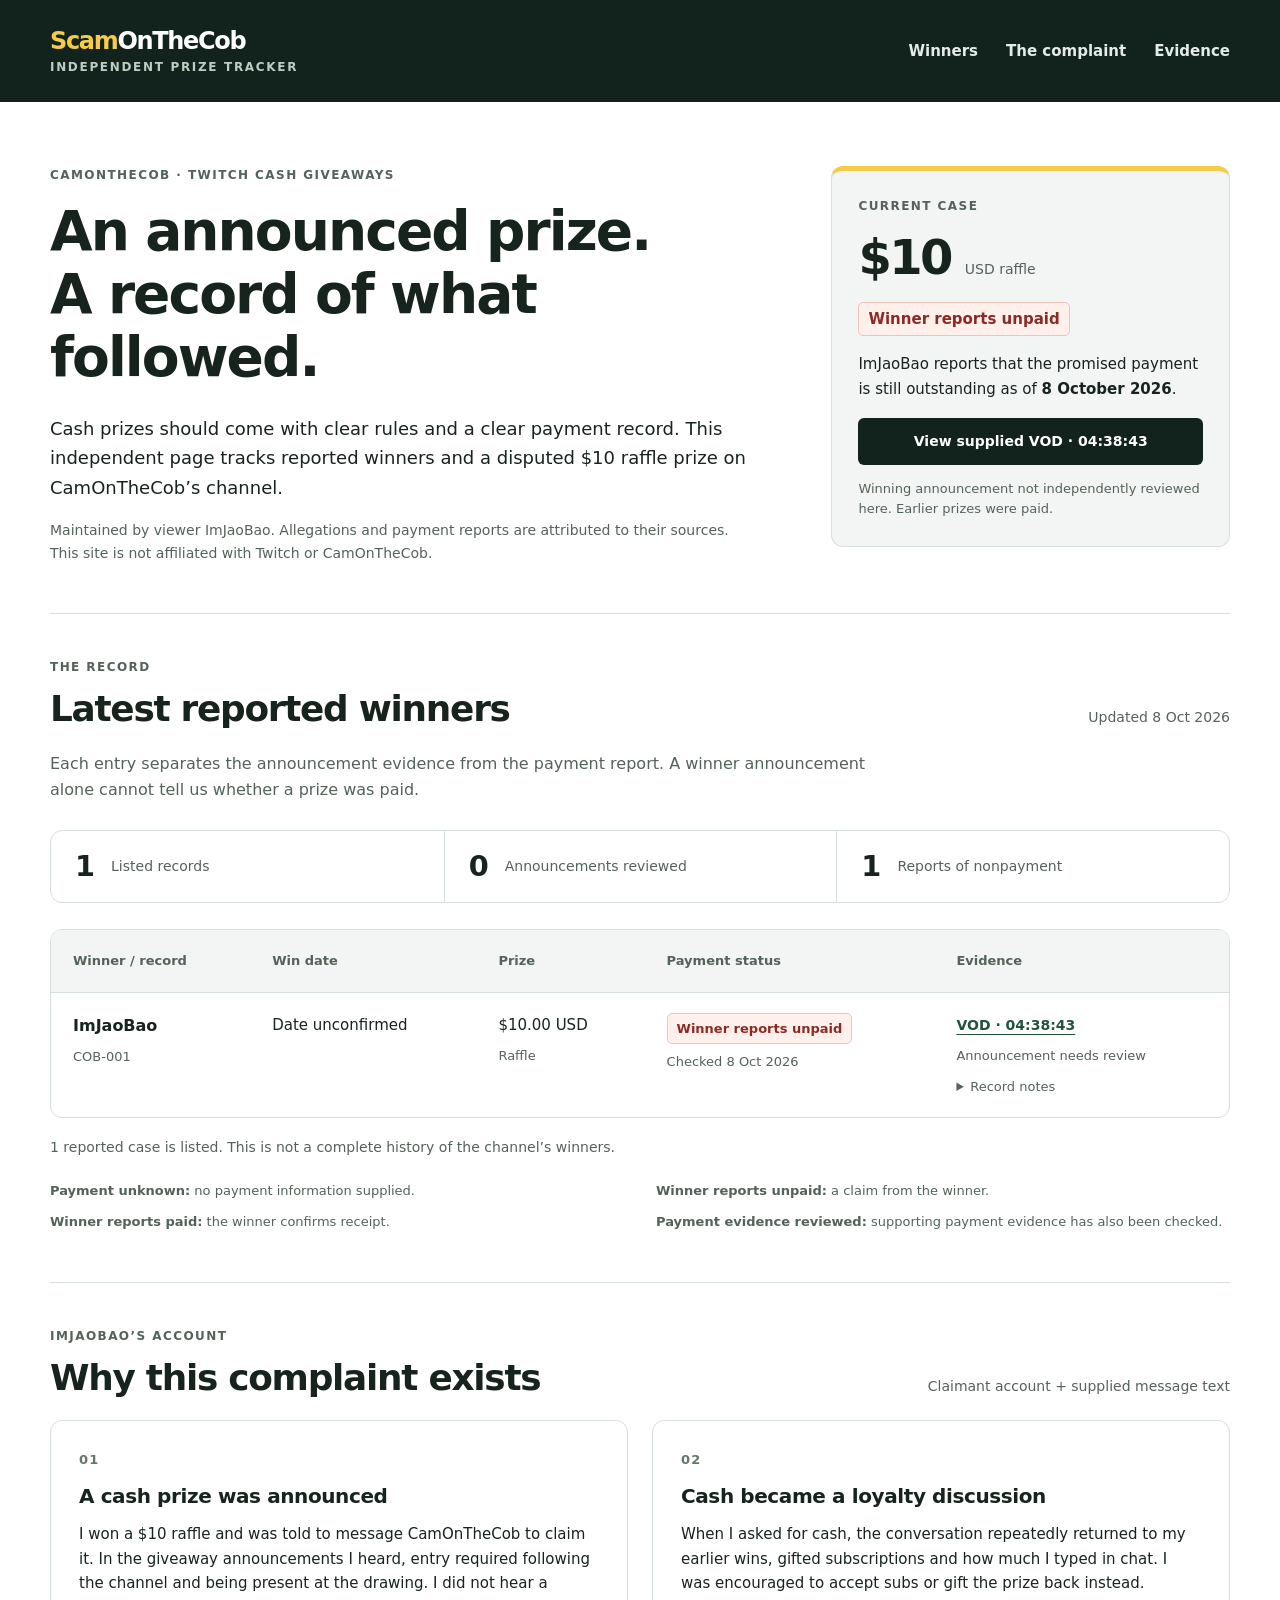
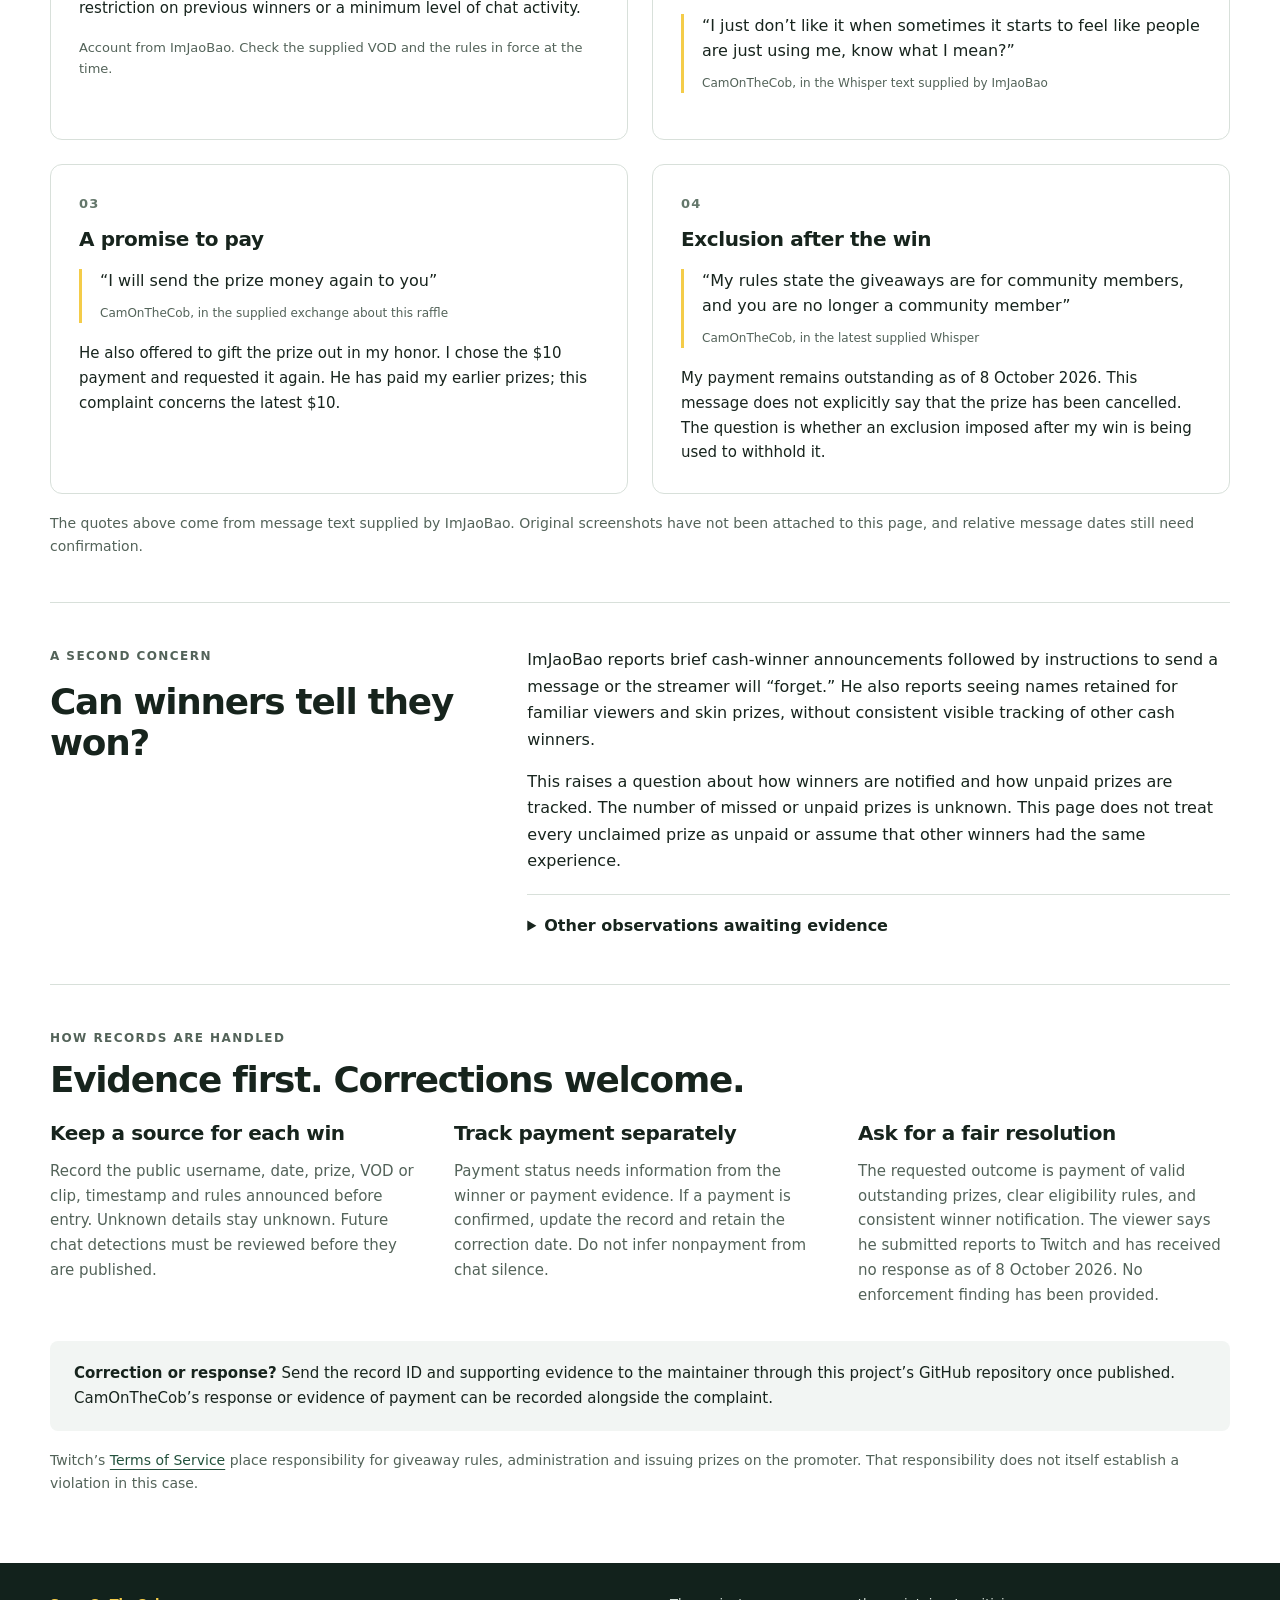
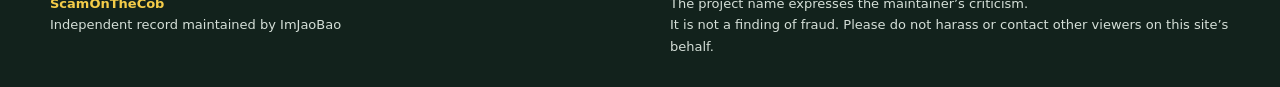
==== index.html @ 0d06212f "Initial Files" ====
<!doctype html>
<html lang="en">
<head>
  <meta charset="utf-8">
  <meta name="viewport" content="width=device-width, initial-scale=1">
  <meta name="description" content="An independent record of reported cash-prize disputes and winner announcements on CamOnTheCob's Twitch channel, with evidence links and payment updates.">
  <meta name="theme-color" content="#12221c">
  <title>ScamOnTheCob — Cash prize tracker</title>
  <link rel="icon" type="image/svg+xml" href="data:image/svg+xml,%3Csvg xmlns='http://www.w3.org/2000/svg' viewBox='0 0 32 32'%3E%3Crect width='32' height='32' rx='7' fill='%2312221c'/%3E%3Cpath d='M9 8h14v17H9z' fill='none' stroke='%23f4cc49' stroke-width='2'/%3E%3Cpath d='m12 16 3 3 6-7' fill='none' stroke='%23f4cc49' stroke-width='2'/%3E%3C/svg%3E">
  <link rel="stylesheet" href="assets/style.css">
  <script src="data/winners.js" defer></script>
  <script src="assets/app.js" defer></script>
</head>
<body>
  <a class="skip" href="#main">Skip to content</a>
  <header class="site-header">
    <div class="shell header-inner">
      <a class="wordmark" href="#">Scam<span>OnTheCob</span><small>INDEPENDENT PRIZE TRACKER</small></a>
      <nav aria-label="Main navigation">
        <a href="#winners">Winners</a><a href="#case">The complaint</a><a href="#standards">Evidence</a>
      </nav>
    </div>
  </header>
  <main id="main" class="shell">
    <section class="intro" aria-labelledby="page-title">
      <div>
        <p class="eyebrow">CAMONTHECOB · TWITCH CASH GIVEAWAYS</p>
        <h1 id="page-title">An announced prize.<br>A record of what followed.</h1>
        <p class="lede">Cash prizes should come with clear rules and a clear payment record. This independent page tracks reported winners and a disputed $10 raffle prize on CamOnTheCob’s channel.</p>
        <p class="source-note">Maintained by viewer ImJaoBao. Allegations and payment reports are attributed to their sources. This site is not affiliated with Twitch or CamOnTheCob.</p>
      </div>
      <aside class="case-summary" aria-label="Current complaint status">
        <p class="eyebrow">CURRENT CASE</p>
        <p class="case-amount">$10 <span>USD raffle</span></p>
        <p class="badge badge-unpaid">Winner reports unpaid</p>
        <p>ImJaoBao reports that the promised payment is still outstanding as of <strong>8 October 2026</strong>.</p>
        <a class="button" href="https://www.twitch.tv/videos/2889810819?t=04h38m43s" target="_blank" rel="noopener noreferrer">View supplied VOD · 04:38:43</a>
        <small>Winning announcement not independently reviewed here. Earlier prizes were paid.</small>
      </aside>
    </section>

    <section id="winners" class="section" aria-labelledby="winners-title">
      <div class="section-heading"><div><p class="eyebrow">THE RECORD</p><h2 id="winners-title">Latest reported winners</h2></div><p class="updated">Updated <time id="updated" datetime="2026-10-08">8 Oct 2026</time></p></div>
      <p class="section-copy">Each entry separates the announcement evidence from the payment report. A winner announcement alone cannot tell us whether a prize was paid.</p>
      <div class="stats" aria-label="Record totals">
        <div><strong id="count-records">1</strong><span>Listed records</span></div>
        <div><strong id="count-reviewed">0</strong><span>Announcements reviewed</span></div>
        <div><strong id="count-unpaid">1</strong><span>Reports of nonpayment</span></div>
      </div>
      <div class="table-wrap" tabindex="0" role="region" aria-label="Winner records table, scroll horizontally if needed">
        <table>
          <caption class="sr-only">Reported winners with win date, prize, payment status and VOD evidence</caption>
          <thead><tr><th scope="col">Winner / record</th><th scope="col">Win date</th><th scope="col">Prize</th><th scope="col">Payment status</th><th scope="col">Evidence</th></tr></thead>
          <tbody id="winner-rows">
            <tr><th scope="row">ImJaoBao<small>COB-001</small></th><td>Date unconfirmed</td><td>$10 USD<small>Raffle</small></td><td><span class="badge badge-unpaid">Winner reports unpaid</span><small>Checked 8 Oct 2026</small></td><td><a href="https://www.twitch.tv/videos/2889810819?t=04h38m43s" target="_blank" rel="noopener noreferrer">VOD · 04:38:43</a><small>Announcement needs review</small></td></tr>
          </tbody>
        </table>
      </div>
      <p id="data-message" class="footnote" role="status">One reported case is listed. This is not a complete history of the channel’s winners.</p>
      <noscript><p>JavaScript is disabled. The initial record is shown above; enable JavaScript for the current data file and record notes.</p></noscript>
      <div class="legend"><p><strong>Payment unknown:</strong> no payment information supplied.</p><p><strong>Winner reports unpaid:</strong> a claim from the winner.</p><p><strong>Winner reports paid:</strong> the winner confirms receipt.</p><p><strong>Payment evidence reviewed:</strong> supporting payment evidence has also been checked.</p></div>
    </section>

    <section id="case" class="section" aria-labelledby="case-title">
      <div class="section-heading"><div><p class="eyebrow">IMJAOBAO’S ACCOUNT</p><h2 id="case-title">Why this complaint exists</h2></div><span class="text-label">Claimant account + supplied message text</span></div>
      <div class="narrative-grid">
        <article><span class="step">01</span><h3>A cash prize was announced</h3><p>I won a $10 raffle and was told to message CamOnTheCob to claim it. In the giveaway announcements I heard, entry required following the channel and being present at the drawing. I did not hear a restriction on previous winners or a minimum level of chat activity.</p><p class="attribution">Account from ImJaoBao. Check the supplied VOD and the rules in force at the time.</p></article>
        <article><span class="step">02</span><h3>Cash became a loyalty discussion</h3><p>When I asked for cash, the conversation repeatedly returned to my earlier wins, gifted subscriptions and how much I typed in chat. I was encouraged to accept subs or gift the prize back instead.</p><blockquote>“I just don’t like it when sometimes it starts to feel like people are just using me, know what I mean?”<cite>CamOnTheCob, in the Whisper text supplied by ImJaoBao</cite></blockquote></article>
        <article><span class="step">03</span><h3>A promise to pay</h3><blockquote>“I will send the prize money again to you”<cite>CamOnTheCob, in the supplied exchange about this raffle</cite></blockquote><p>He also offered to gift the prize out in my honor. I chose the $10 payment and requested it again. He has paid my earlier prizes; this complaint concerns the latest $10.</p></article>
        <article><span class="step">04</span><h3>Exclusion after the win</h3><blockquote>“My rules state the giveaways are for community members, and you are no longer a community member”<cite>CamOnTheCob, in the latest supplied Whisper</cite></blockquote><p>My payment remains outstanding as of 8 October 2026. This message does not explicitly say that the prize has been cancelled. The question is whether an exclusion imposed after my win is being used to withhold it.</p></article>
      </div>
      <p class="footnote">The quotes above come from message text supplied by ImJaoBao. Original screenshots have not been attached to this page, and relative message dates still need confirmation.</p>
    </section>

    <section class="section two-column" aria-labelledby="notification-title">
      <div><p class="eyebrow">A SECOND CONCERN</p><h2 id="notification-title">Can winners tell they won?</h2></div>
      <div><p>ImJaoBao reports brief cash-winner announcements followed by instructions to send a message or the streamer will “forget.” He also reports seeing names retained for familiar viewers and skin prizes, without consistent visible tracking of other cash winners.</p><p>This raises a question about how winners are notified and how unpaid prizes are tracked. The number of missed or unpaid prizes is unknown. This page does not treat every unclaimed prize as unpaid or assume that other winners had the same experience.</p>
      <details class="observations"><summary>Other observations awaiting evidence</summary><div><p>The viewer also described very difficult prize maps, lengthy talking segments under the Marbles on Stream category, viewers mocked after asking for a race to start, and sexual discussions or frequent profanity without the corresponding content labels.</p><p>No specific clips, verified map odds or label records have been supplied for these observations. They are not listed as established policy violations or proof of fraud.</p></div></details></div>
    </section>

    <section id="standards" class="section" aria-labelledby="standards-title">
      <div class="section-heading"><div><p class="eyebrow">HOW RECORDS ARE HANDLED</p><h2 id="standards-title">Evidence first. Corrections welcome.</h2></div></div>
      <div class="standards-grid">
        <article><h3>Keep a source for each win</h3><p>Record the public username, date, prize, VOD or clip, timestamp and rules announced before entry. Unknown details stay unknown. Future chat detections must be reviewed before they are published.</p></article>
        <article><h3>Track payment separately</h3><p>Payment status needs information from the winner or payment evidence. If a payment is confirmed, update the record and retain the correction date. Do not infer nonpayment from chat silence.</p></article>
        <article><h3>Ask for a fair resolution</h3><p>The requested outcome is payment of valid outstanding prizes, clear eligibility rules, and consistent winner notification. The viewer says he submitted reports to Twitch and has received no response as of 8 October 2026. No enforcement finding has been provided.</p></article>
      </div>
      <p class="corrections"><strong>Correction or response?</strong> Send the record ID and supporting evidence to the maintainer through this project’s GitHub repository once published. CamOnTheCob’s response or evidence of payment can be recorded alongside the complaint.</p>
      <p class="footnote">Twitch’s <a href="https://www.twitch.tv/p/terms-of-service" target="_blank" rel="noopener noreferrer">Terms of Service</a> place responsibility for giveaway rules, administration and issuing prizes on the promoter. That responsibility does not itself establish a violation in this case.</p>
    </section>
  </main>
  <footer><div class="shell footer-inner"><p><strong>ScamOnTheCob</strong><br>Independent record maintained by ImJaoBao</p><p>The project name expresses the maintainer’s criticism.<br>It is not a finding of fraud. Please do not harass or contact other viewers on this site’s behalf.</p></div></footer>
</body>
</html>
---- assets/style.css ----
:root{--ink:#17241d;--muted:#536359;--green:#12221c;--accent:#f4cc49;--paper:#fff;--wash:#f2f5f3;--line:#d8e0da;--red:#8b2b24;--red-wash:#fff0ec;--blue:#244f7b;--blue-wash:#edf3fb;--radius:12px}
*{box-sizing:border-box}html{scroll-behavior:smooth;scroll-padding-top:24px}body{margin:0;background:var(--paper);color:var(--ink);font:1rem/1.65 system-ui,-apple-system,BlinkMacSystemFont,"Segoe UI",sans-serif}a{color:#23523d;text-decoration-thickness:1px;text-underline-offset:4px}a:hover{text-decoration-thickness:2px}a:focus-visible,summary:focus-visible,.table-wrap:focus-visible{outline:3px solid #a77900;outline-offset:5px}h1,h2,h3,p,blockquote{margin-top:0}h1,h2,h3{line-height:1.15;letter-spacing:-.035em}h1{font-size:clamp(2.2rem,4.3vw,3.8rem);max-width:800px;margin-bottom:24px}h2{font-size:clamp(1.8rem,2.8vw,2.45rem);margin-bottom:0}h3{font-size:1.25rem;margin-bottom:14px;letter-spacing:-.02em}p{margin-bottom:16px}.shell{width:min(1180px,calc(100% - 64px));margin:auto}.site-header{background:var(--green);color:white}.header-inner{min-height:102px;display:flex;align-items:center;justify-content:space-between;gap:32px}.wordmark{font-size:1.5rem;letter-spacing:-.055em;font-weight:850;color:var(--accent);text-decoration:none;line-height:1.3}.wordmark span{color:white}.wordmark small{display:block;font-size:.75rem;letter-spacing:.14em;font-weight:600;color:#becdc3;margin-top:3px}.site-header nav{display:flex;gap:28px;flex-wrap:wrap}.site-header nav a{color:#e5ebe7;text-decoration:none;font-weight:600;font-size:.9375rem}.site-header nav a:hover{color:var(--accent)}.intro{display:grid;grid-template-columns:minmax(0,1.8fr) minmax(290px,1fr);gap:64px;padding:64px 0 48px;align-items:start}.eyebrow{color:var(--muted);font-weight:750;letter-spacing:.12em;font-size:.75rem;margin-bottom:14px}.lede{font-size:1.125rem;max-width:720px;line-height:1.65}.source-note{font-size:.875rem;color:var(--muted);max-width:700px;margin-bottom:0}.case-summary{background:var(--wash);border:1px solid var(--line);border-top:5px solid var(--accent);padding:26px;border-radius:var(--radius)}.case-amount{font-size:3rem;line-height:1.1;letter-spacing:-.055em;font-weight:800;margin-bottom:18px}.case-amount span{font-size:.875rem;color:var(--muted);letter-spacing:0;font-weight:500}.case-summary p:not(.case-amount):not(.eyebrow){font-size:.9375rem}.case-summary small{display:block;color:var(--muted);font-size:.8125rem;margin-top:14px;line-height:1.6}.button{display:block;text-align:center;text-decoration:none;background:var(--green);color:white;padding:12px 14px;border-radius:6px;font-size:.875rem;font-weight:650}.button:hover{background:#254333}.badge{display:inline-block;padding:5px 9px;border-radius:5px;font-size:.8125rem;line-height:1.5;font-weight:700}.badge-unpaid{color:var(--red);background:var(--red-wash);border:1px solid #f0c4ba}.badge-unknown{color:#59481a;background:#faf3d9;border:1px solid #e6d89f}.badge-paid{color:#1c5637;background:#e7f5ec;border:1px solid #b4d6c1}.badge-reviewed{color:var(--blue);background:var(--blue-wash);border:1px solid #bfd0e7}.section{padding:44px 0;border-top:1px solid var(--line)}.section-heading{display:flex;align-items:end;justify-content:space-between;gap:28px;margin-bottom:22px}.section-heading .eyebrow{margin-bottom:10px}.updated,.text-label{font-size:.875rem;color:var(--muted);margin:0}.section-copy{max-width:820px;color:var(--muted)}.stats{display:grid;grid-template-columns:repeat(3,1fr);border:1px solid var(--line);border-radius:var(--radius);margin:26px 0;overflow:hidden}.stats>div{padding:20px 24px;display:flex;gap:16px;align-items:center}.stats>div+div{border-left:1px solid var(--line)}.stats strong{font-size:1.8rem;line-height:1.1}.stats span{font-size:.875rem;color:var(--muted)}.table-wrap{overflow-x:auto;border:1px solid var(--line);border-radius:var(--radius)}table{width:100%;border-collapse:collapse;text-align:left;min-width:790px}thead{background:var(--wash)}th,td{padding:20px 22px;border-bottom:1px solid var(--line);vertical-align:top}thead th{font-size:.8125rem;font-weight:750;color:var(--muted)}tbody th{font-size:1rem;font-weight:700}tbody tr:last-child>*{border-bottom:0}td{font-size:.9375rem}td small,th small{display:block;font-size:.8125rem;color:var(--muted);margin-top:7px;font-weight:400}td a{font-size:.875rem;font-weight:650}.record-notes{margin-top:10px;font-size:.8125rem;max-width:280px}.record-notes summary{cursor:pointer;color:var(--muted)}.record-notes p{margin:8px 0 0}.footnote{font-size:.875rem;color:var(--muted);margin:18px 0 0}.legend{display:grid;grid-template-columns:repeat(2,1fr);gap:4px 32px;margin-top:20px}.legend p{font-size:.8125rem;color:var(--muted);margin-bottom:6px}.narrative-grid{display:grid;grid-template-columns:repeat(2,1fr);gap:24px}.narrative-grid article{border:1px solid var(--line);border-radius:var(--radius);padding:28px;position:relative}.step{display:block;font-size:.8125rem;letter-spacing:.1em;color:#64776b;font-weight:700;margin-bottom:14px}.narrative-grid p{font-size:.9375rem}.narrative-grid p:last-child{margin-bottom:0}.narrative-grid .attribution{font-size:.8125rem;color:var(--muted)}blockquote{border-left:3px solid var(--accent);margin:18px 0;padding:0 0 0 18px;font-size:1rem;line-height:1.55}cite{display:block;font-style:normal;color:var(--muted);font-size:.75rem;line-height:1.6;margin-top:10px}.two-column{display:grid;grid-template-columns:1fr 1.7fr;gap:64px}.observations{border-top:1px solid var(--line);padding-top:18px;margin-top:20px}.observations summary{font-weight:650;cursor:pointer}.observations div{padding-top:15px}.standards-grid{display:grid;grid-template-columns:repeat(3,1fr);gap:32px}.standards-grid p{font-size:.9375rem;color:var(--muted)}.corrections{background:var(--wash);border-radius:8px;padding:20px 24px;font-size:.9375rem;margin:18px 0 0}footer{background:var(--green);color:#d5dfd8;margin-top:24px;padding:30px 0}.footer-inner{display:flex;justify-content:space-between;gap:40px;font-size:.8125rem}.footer-inner p{margin:0}.footer-inner p:last-child{max-width:560px}.footer-inner strong{color:var(--accent)}.sr-only{position:absolute;width:1px;height:1px;padding:0;overflow:hidden;clip:rect(0,0,0,0);white-space:nowrap;border:0}.skip{position:absolute;left:16px;top:-100px;background:var(--accent);color:var(--ink);padding:8px 12px;z-index:2}.skip:focus{top:8px}
@media(max-width:980px){.intro{gap:32px;grid-template-columns:minmax(0,1.45fr) minmax(270px,1fr)}.stats>div{padding:18px;gap:10px}.two-column{gap:32px}.standards-grid{gap:24px}}
@media(max-width:700px){.shell{width:calc(100% - 36px)}.header-inner{padding:22px 0;align-items:start;flex-direction:column;gap:18px}.site-header nav{gap:24px}.intro{grid-template-columns:1fr;padding:36px 0;gap:28px}h1{font-size:2.4rem}.section{padding:32px 0}.section-heading{align-items:start;flex-direction:column;gap:12px}.stats{grid-template-columns:1fr;margin:20px 0}.stats>div{padding:14px 18px}.stats>div+div{border-left:0;border-top:1px solid var(--line)}.stats strong{min-width:32px}.narrative-grid,.two-column,.standards-grid,.legend{grid-template-columns:1fr}.narrative-grid{gap:16px}.narrative-grid article{padding:24px}.two-column{gap:22px}.standards-grid{gap:16px}.standards-grid h3{margin-bottom:10px}.footer-inner{flex-direction:column;gap:18px}.case-summary{padding:24px}}
@media(prefers-reduced-motion:reduce){html{scroll-behavior:auto}}
@media print{.site-header nav,.skip,.button{display:none}.shell{width:100%}.intro{padding-top:24px}.section{break-inside:avoid}.site-header,footer{background:white;color:black}.wordmark,.wordmark span,.wordmark small,.footer-inner strong{color:black}}
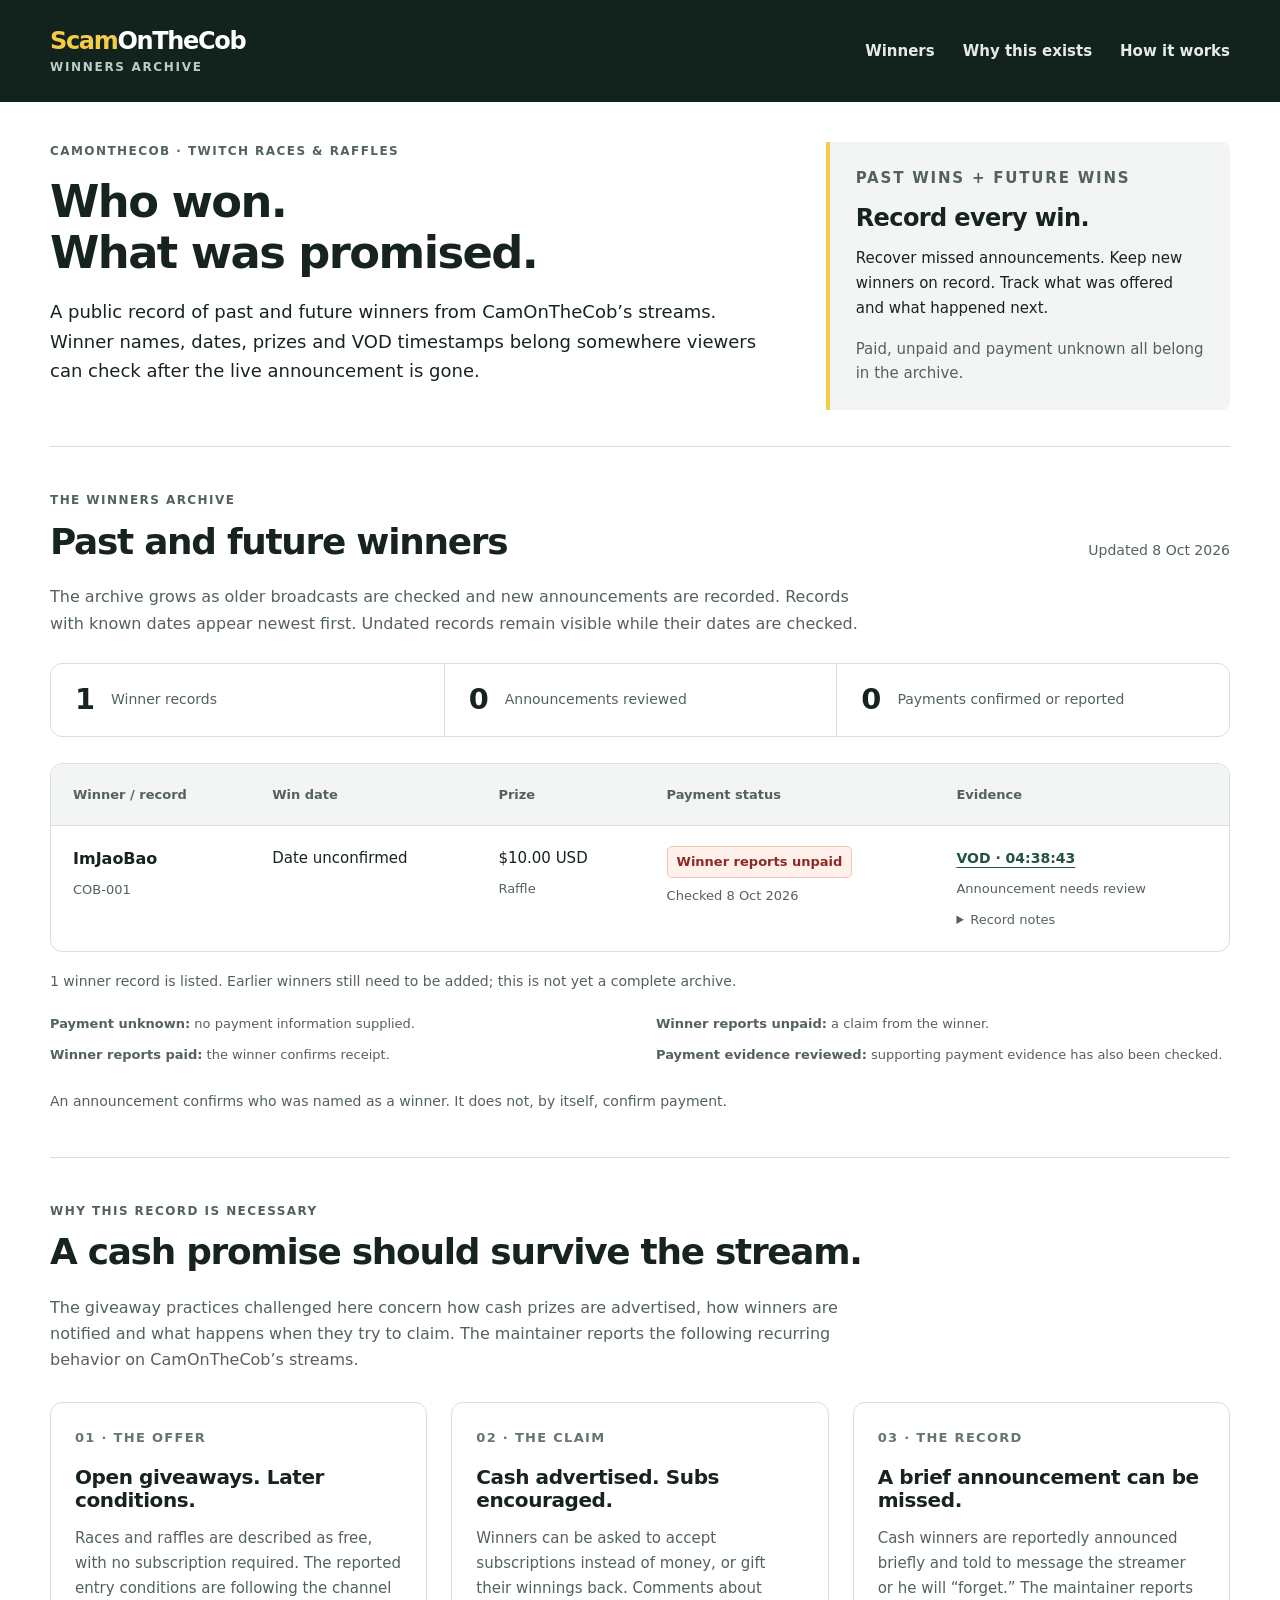
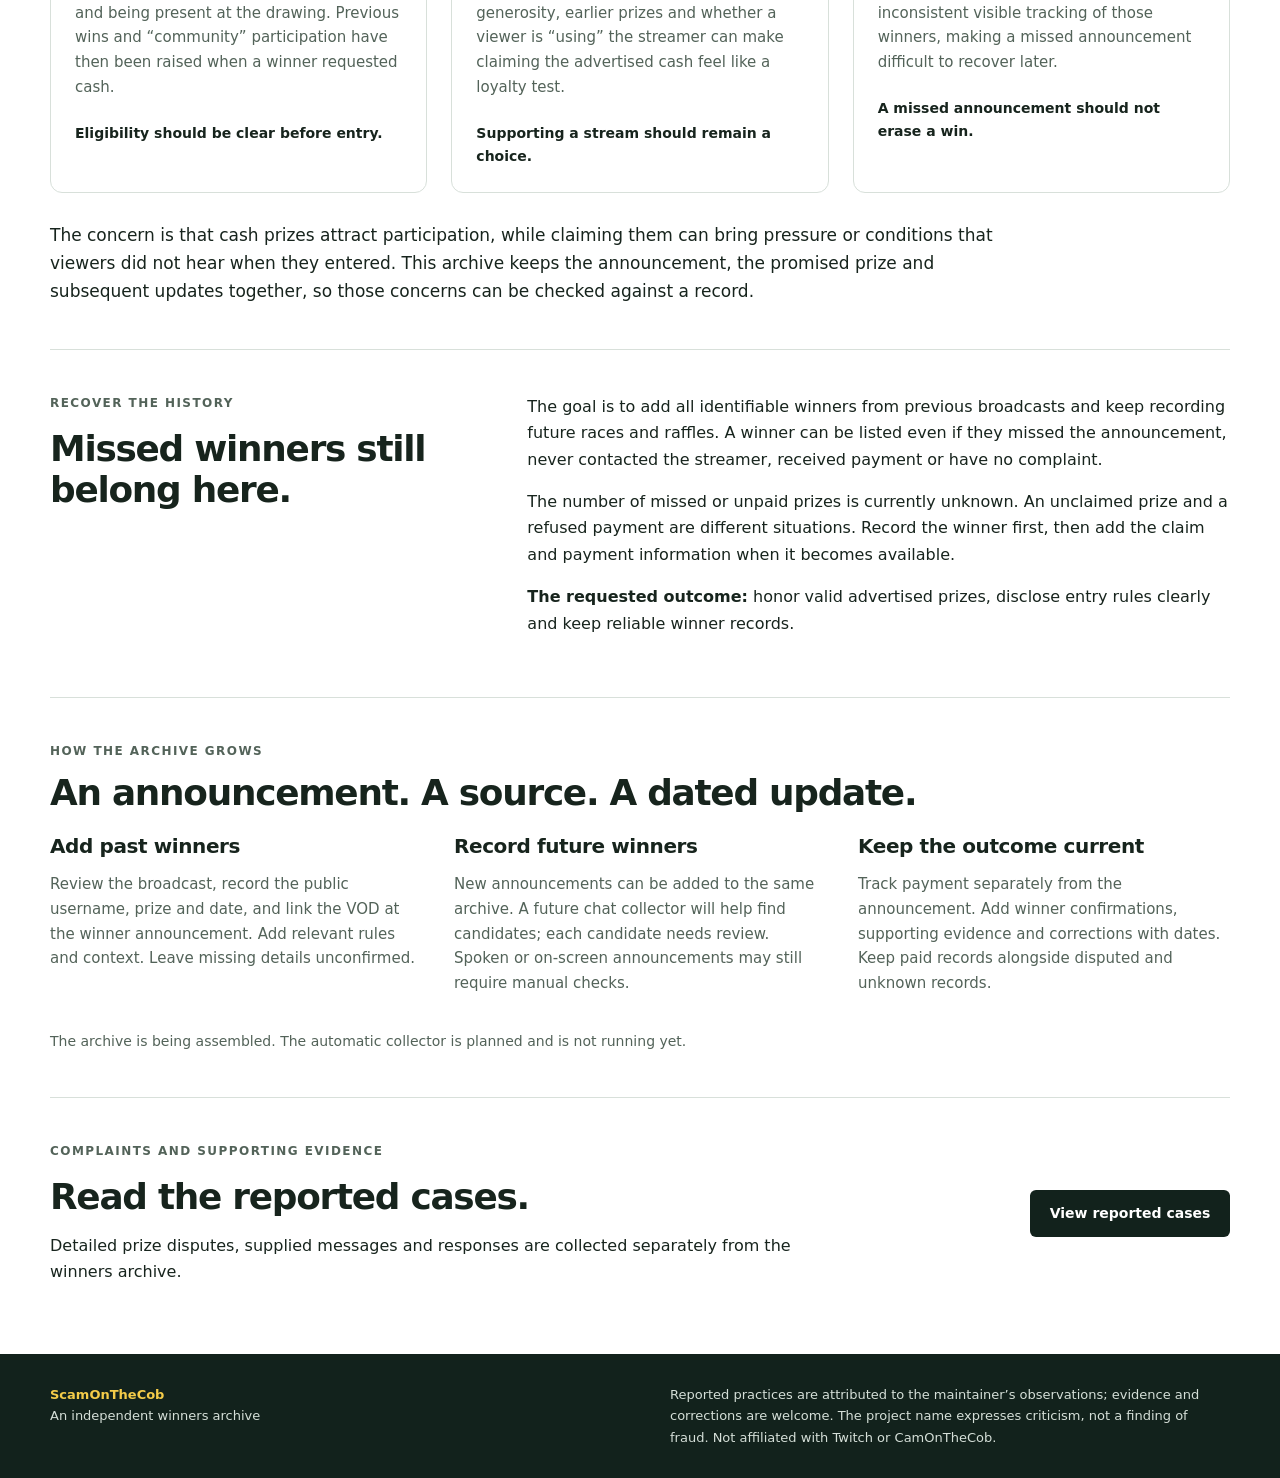
==== commit 13091b41: "Add files via upload" ====
--- a/index.html
+++ b/index.html
@@ -3,9 +3,9 @@
 <head>
   <meta charset="utf-8">
   <meta name="viewport" content="width=device-width, initial-scale=1">
-  <meta name="description" content="An independent record of reported cash-prize disputes and winner announcements on CamOnTheCob's Twitch channel, with evidence links and payment updates.">
+  <meta name="description" content="A public archive of past and future winners from CamOnTheCob's Twitch races and raffles, with dates, prizes, VOD timestamps and payment updates.">
   <meta name="theme-color" content="#12221c">
-  <title>ScamOnTheCob — Cash prize tracker</title>
+  <title>ScamOnTheCob — Winners archive</title>
   <link rel="icon" type="image/svg+xml" href="data:image/svg+xml,%3Csvg xmlns='http://www.w3.org/2000/svg' viewBox='0 0 32 32'%3E%3Crect width='32' height='32' rx='7' fill='%2312221c'/%3E%3Cpath d='M9 8h14v17H9z' fill='none' stroke='%23f4cc49' stroke-width='2'/%3E%3Cpath d='m12 16 3 3 6-7' fill='none' stroke='%23f4cc49' stroke-width='2'/%3E%3C/svg%3E">
   <link rel="stylesheet" href="assets/style.css">
   <script src="data/winners.js" defer></script>
@@ -13,39 +13,29 @@
 </head>
 <body>
   <a class="skip" href="#main">Skip to content</a>
-  <header class="site-header">
-    <div class="shell header-inner">
-      <a class="wordmark" href="#">Scam<span>OnTheCob</span><small>INDEPENDENT PRIZE TRACKER</small></a>
-      <nav aria-label="Main navigation">
-        <a href="#winners">Winners</a><a href="#case">The complaint</a><a href="#standards">Evidence</a>
-      </nav>
-    </div>
-  </header>
+  <header class="site-header"><div class="shell header-inner">
+    <a class="wordmark" href="index.html">Scam<span>OnTheCob</span><small>WINNERS ARCHIVE</small></a>
+    <nav aria-label="Main navigation"><a href="#winners">Winners</a><a href="#why">Why this exists</a><a href="#archive">How it works</a></nav>
+  </div></header>
   <main id="main" class="shell">
-    <section class="intro" aria-labelledby="page-title">
-      <div>
-        <p class="eyebrow">CAMONTHECOB · TWITCH CASH GIVEAWAYS</p>
-        <h1 id="page-title">An announced prize.<br>A record of what followed.</h1>
-        <p class="lede">Cash prizes should come with clear rules and a clear payment record. This independent page tracks reported winners and a disputed $10 raffle prize on CamOnTheCob’s channel.</p>
-        <p class="source-note">Maintained by viewer ImJaoBao. Allegations and payment reports are attributed to their sources. This site is not affiliated with Twitch or CamOnTheCob.</p>
+    <section class="intro archive-intro" aria-labelledby="page-title">
+      <div><p class="eyebrow">CAMONTHECOB · TWITCH RACES & RAFFLES</p>
+        <h1 id="page-title">Who won.<br>What was promised.</h1>
+        <p class="lede">A public record of past and future winners from CamOnTheCob’s streams. Winner names, dates, prizes and VOD timestamps belong somewhere viewers can check after the live announcement is gone.</p>
       </div>
-      <aside class="case-summary" aria-label="Current complaint status">
-        <p class="eyebrow">CURRENT CASE</p>
-        <p class="case-amount">$10 <span>USD raffle</span></p>
-        <p class="badge badge-unpaid">Winner reports unpaid</p>
-        <p>ImJaoBao reports that the promised payment is still outstanding as of <strong>8 October 2026</strong>.</p>
-        <a class="button" href="https://www.twitch.tv/videos/2889810819?t=04h38m43s" target="_blank" rel="noopener noreferrer">View supplied VOD · 04:38:43</a>
-        <small>Winning announcement not independently reviewed here. Earlier prizes were paid.</small>
+      <aside class="archive-summary" aria-label="Archive purpose">
+        <p class="eyebrow">PAST WINS + FUTURE WINS</p><h2>Record every win.</h2>
+        <p>Recover missed announcements. Keep new winners on record. Track what was offered and what happened next.</p>
+        <p class="source-note">Paid, unpaid and payment unknown all belong in the archive.</p>
       </aside>
     </section>
-
     <section id="winners" class="section" aria-labelledby="winners-title">
-      <div class="section-heading"><div><p class="eyebrow">THE RECORD</p><h2 id="winners-title">Latest reported winners</h2></div><p class="updated">Updated <time id="updated" datetime="2026-10-08">8 Oct 2026</time></p></div>
-      <p class="section-copy">Each entry separates the announcement evidence from the payment report. A winner announcement alone cannot tell us whether a prize was paid.</p>
-      <div class="stats" aria-label="Record totals">
-        <div><strong id="count-records">1</strong><span>Listed records</span></div>
+      <div class="section-heading"><div><p class="eyebrow">THE WINNERS ARCHIVE</p><h2 id="winners-title">Past and future winners</h2></div><p class="updated">Updated <time id="updated" datetime="2026-10-08">8 Oct 2026</time></p></div>
+      <p class="section-copy">The archive grows as older broadcasts are checked and new announcements are recorded. Records with known dates appear newest first. Undated records remain visible while their dates are checked.</p>
+      <div class="stats" aria-label="Archive totals">
+        <div><strong id="count-records">1</strong><span>Winner records</span></div>
         <div><strong id="count-reviewed">0</strong><span>Announcements reviewed</span></div>
-        <div><strong id="count-unpaid">1</strong><span>Reports of nonpayment</span></div>
+        <div><strong id="count-paid">0</strong><span>Payments confirmed or reported</span></div>
       </div>
       <div class="table-wrap" tabindex="0" role="region" aria-label="Winner records table, scroll horizontally if needed">
         <table>
@@ -56,39 +46,39 @@
           </tbody>
         </table>
       </div>
-      <p id="data-message" class="footnote" role="status">One reported case is listed. This is not a complete history of the channel’s winners.</p>
-      <noscript><p>JavaScript is disabled. The initial record is shown above; enable JavaScript for the current data file and record notes.</p></noscript>
+      <p id="data-message" class="footnote" role="status">1 winner record is listed. Earlier winners still need to be added; this is not yet a complete archive.</p>
+      <noscript><p>JavaScript is disabled. The initial record snapshot is shown above; enable JavaScript for the current winners file and record notes.</p></noscript>
       <div class="legend"><p><strong>Payment unknown:</strong> no payment information supplied.</p><p><strong>Winner reports unpaid:</strong> a claim from the winner.</p><p><strong>Winner reports paid:</strong> the winner confirms receipt.</p><p><strong>Payment evidence reviewed:</strong> supporting payment evidence has also been checked.</p></div>
+    <p class="footnote">An announcement confirms who was named as a winner. It does not, by itself, confirm payment.</p>
     </section>
-
-    <section id="case" class="section" aria-labelledby="case-title">
-      <div class="section-heading"><div><p class="eyebrow">IMJAOBAO’S ACCOUNT</p><h2 id="case-title">Why this complaint exists</h2></div><span class="text-label">Claimant account + supplied message text</span></div>
-      <div class="narrative-grid">
-        <article><span class="step">01</span><h3>A cash prize was announced</h3><p>I won a $10 raffle and was told to message CamOnTheCob to claim it. In the giveaway announcements I heard, entry required following the channel and being present at the drawing. I did not hear a restriction on previous winners or a minimum level of chat activity.</p><p class="attribution">Account from ImJaoBao. Check the supplied VOD and the rules in force at the time.</p></article>
-        <article><span class="step">02</span><h3>Cash became a loyalty discussion</h3><p>When I asked for cash, the conversation repeatedly returned to my earlier wins, gifted subscriptions and how much I typed in chat. I was encouraged to accept subs or gift the prize back instead.</p><blockquote>“I just don’t like it when sometimes it starts to feel like people are just using me, know what I mean?”<cite>CamOnTheCob, in the Whisper text supplied by ImJaoBao</cite></blockquote></article>
-        <article><span class="step">03</span><h3>A promise to pay</h3><blockquote>“I will send the prize money again to you”<cite>CamOnTheCob, in the supplied exchange about this raffle</cite></blockquote><p>He also offered to gift the prize out in my honor. I chose the $10 payment and requested it again. He has paid my earlier prizes; this complaint concerns the latest $10.</p></article>
-        <article><span class="step">04</span><h3>Exclusion after the win</h3><blockquote>“My rules state the giveaways are for community members, and you are no longer a community member”<cite>CamOnTheCob, in the latest supplied Whisper</cite></blockquote><p>My payment remains outstanding as of 8 October 2026. This message does not explicitly say that the prize has been cancelled. The question is whether an exclusion imposed after my win is being used to withhold it.</p></article>
+    <section id="why" class="section" aria-labelledby="why-title">
+      <div class="section-heading"><div><p class="eyebrow">WHY THIS RECORD IS NECESSARY</p><h2 id="why-title">A cash promise should survive the stream.</h2></div></div>
+      <p class="section-copy">The giveaway practices challenged here concern how cash prizes are advertised, how winners are notified and what happens when they try to claim. The maintainer reports the following recurring behavior on CamOnTheCob’s streams.</p>
+      <div class="standards-grid concern-grid">
+        <article><span class="step">01 · THE OFFER</span><h3>Open giveaways. Later conditions.</h3><p>Races and raffles are described as free, with no subscription required. The reported entry conditions are following the channel and being present at the drawing. Previous wins and “community” participation have then been raised when a winner requested cash.</p><p class="concern-point">Eligibility should be clear before entry.</p></article>
+        <article><span class="step">02 · THE CLAIM</span><h3>Cash advertised. Subs encouraged.</h3><p>Winners can be asked to accept subscriptions instead of money, or gift their winnings back. Comments about generosity, earlier prizes and whether a viewer is “using” the streamer can make claiming the advertised cash feel like a loyalty test.</p><p class="concern-point">Supporting a stream should remain a choice.</p></article>
+        <article><span class="step">03 · THE RECORD</span><h3>A brief announcement can be missed.</h3><p>Cash winners are reportedly announced briefly and told to message the streamer or he will “forget.” The maintainer reports inconsistent visible tracking of those winners, making a missed announcement difficult to recover later.</p><p class="concern-point">A missed announcement should not erase a win.</p></article>
       </div>
-      <p class="footnote">The quotes above come from message text supplied by ImJaoBao. Original screenshots have not been attached to this page, and relative message dates still need confirmation.</p>
+      <p class="archive-position">The concern is that cash prizes attract participation, while claiming them can bring pressure or conditions that viewers did not hear when they entered. This archive keeps the announcement, the promised prize and subsequent updates together, so those concerns can be checked against a record.</p>
     </section>
-
-    <section class="section two-column" aria-labelledby="notification-title">
-      <div><p class="eyebrow">A SECOND CONCERN</p><h2 id="notification-title">Can winners tell they won?</h2></div>
-      <div><p>ImJaoBao reports brief cash-winner announcements followed by instructions to send a message or the streamer will “forget.” He also reports seeing names retained for familiar viewers and skin prizes, without consistent visible tracking of other cash winners.</p><p>This raises a question about how winners are notified and how unpaid prizes are tracked. The number of missed or unpaid prizes is unknown. This page does not treat every unclaimed prize as unpaid or assume that other winners had the same experience.</p>
-      <details class="observations"><summary>Other observations awaiting evidence</summary><div><p>The viewer also described very difficult prize maps, lengthy talking segments under the Marbles on Stream category, viewers mocked after asking for a race to start, and sexual discussions or frequent profanity without the corresponding content labels.</p><p>No specific clips, verified map odds or label records have been supplied for these observations. They are not listed as established policy violations or proof of fraud.</p></div></details></div>
+    <section class="section two-column" aria-labelledby="recover-title">
+      <div><p class="eyebrow">RECOVER THE HISTORY</p><h2 id="recover-title">Missed winners still belong here.</h2></div>
+      <div><p>The goal is to add all identifiable winners from previous broadcasts and keep recording future races and raffles. A winner can be listed even if they missed the announcement, never contacted the streamer, received payment or have no complaint.</p><p>The number of missed or unpaid prizes is currently unknown. An unclaimed prize and a refused payment are different situations. Record the winner first, then add the claim and payment information when it becomes available.</p><p><strong>The requested outcome:</strong> honor valid advertised prizes, disclose entry rules clearly and keep reliable winner records.</p></div>
     </section>
-
-    <section id="standards" class="section" aria-labelledby="standards-title">
-      <div class="section-heading"><div><p class="eyebrow">HOW RECORDS ARE HANDLED</p><h2 id="standards-title">Evidence first. Corrections welcome.</h2></div></div>
+    <section id="archive" class="section" aria-labelledby="archive-title">
+      <div class="section-heading"><div><p class="eyebrow">HOW THE ARCHIVE GROWS</p><h2 id="archive-title">An announcement. A source. A dated update.</h2></div></div>
       <div class="standards-grid">
-        <article><h3>Keep a source for each win</h3><p>Record the public username, date, prize, VOD or clip, timestamp and rules announced before entry. Unknown details stay unknown. Future chat detections must be reviewed before they are published.</p></article>
-        <article><h3>Track payment separately</h3><p>Payment status needs information from the winner or payment evidence. If a payment is confirmed, update the record and retain the correction date. Do not infer nonpayment from chat silence.</p></article>
-        <article><h3>Ask for a fair resolution</h3><p>The requested outcome is payment of valid outstanding prizes, clear eligibility rules, and consistent winner notification. The viewer says he submitted reports to Twitch and has received no response as of 8 October 2026. No enforcement finding has been provided.</p></article>
+        <article><h3>Add past winners</h3><p>Review the broadcast, record the public username, prize and date, and link the VOD at the winner announcement. Add relevant rules and context. Leave missing details unconfirmed.</p></article>
+        <article><h3>Record future winners</h3><p>New announcements can be added to the same archive. A future chat collector will help find candidates; each candidate needs review. Spoken or on-screen announcements may still require manual checks.</p></article>
+        <article><h3>Keep the outcome current</h3><p>Track payment separately from the announcement. Add winner confirmations, supporting evidence and corrections with dates. Keep paid records alongside disputed and unknown records.</p></article>
       </div>
-      <p class="corrections"><strong>Correction or response?</strong> Send the record ID and supporting evidence to the maintainer through this project’s GitHub repository once published. CamOnTheCob’s response or evidence of payment can be recorded alongside the complaint.</p>
-      <p class="footnote">Twitch’s <a href="https://www.twitch.tv/p/terms-of-service" target="_blank" rel="noopener noreferrer">Terms of Service</a> place responsibility for giveaway rules, administration and issuing prizes on the promoter. That responsibility does not itself establish a violation in this case.</p>
+      <p class="footnote">The archive is being assembled. The automatic collector is planned and is not running yet.</p>
+    </section>
+    <section class="section cases-link-section" aria-labelledby="cases-title">
+      <div><p class="eyebrow">COMPLAINTS AND SUPPORTING EVIDENCE</p><h2 id="cases-title">Read the reported cases.</h2><p>Detailed prize disputes, supplied messages and responses are collected separately from the winners archive.</p></div>
+      <a class="button" href="cases.html">View reported cases</a>
     </section>
   </main>
-  <footer><div class="shell footer-inner"><p><strong>ScamOnTheCob</strong><br>Independent record maintained by ImJaoBao</p><p>The project name expresses the maintainer’s criticism.<br>It is not a finding of fraud. Please do not harass or contact other viewers on this site’s behalf.</p></div></footer>
+  <footer><div class="shell footer-inner"><p><strong>ScamOnTheCob</strong><br>An independent winners archive</p><p>Reported practices are attributed to the maintainer’s observations; evidence and corrections are welcome. The project name expresses criticism, not a finding of fraud. Not affiliated with Twitch or CamOnTheCob.</p></div></footer>
 </body>
 </html>
--- a/assets/style.css
+++ b/assets/style.css
@@ -4,3 +4,6 @@
 @media(max-width:700px){.shell{width:calc(100% - 36px)}.header-inner{padding:22px 0;align-items:start;flex-direction:column;gap:18px}.site-header nav{gap:24px}.intro{grid-template-columns:1fr;padding:36px 0;gap:28px}h1{font-size:2.4rem}.section{padding:32px 0}.section-heading{align-items:start;flex-direction:column;gap:12px}.stats{grid-template-columns:1fr;margin:20px 0}.stats>div{padding:14px 18px}.stats>div+div{border-left:0;border-top:1px solid var(--line)}.stats strong{min-width:32px}.narrative-grid,.two-column,.standards-grid,.legend{grid-template-columns:1fr}.narrative-grid{gap:16px}.narrative-grid article{padding:24px}.two-column{gap:22px}.standards-grid{gap:16px}.standards-grid h3{margin-bottom:10px}.footer-inner{flex-direction:column;gap:18px}.case-summary{padding:24px}}
 @media(prefers-reduced-motion:reduce){html{scroll-behavior:auto}}
 @media print{.site-header nav,.skip,.button{display:none}.shell{width:100%}.intro{padding-top:24px}.section{break-inside:avoid}.site-header,footer{background:white;color:black}.wordmark,.wordmark span,.wordmark small,.footer-inner strong{color:black}}
+.archive-intro{padding-top:40px;padding-bottom:36px;gap:48px}.archive-intro h1{font-size:clamp(2.25rem,3.5vw,3.25rem);margin-bottom:18px}.archive-intro .lede{margin-bottom:0}.archive-summary{padding:24px 26px;border-left:4px solid var(--accent);background:var(--wash);border-radius:0 8px 8px 0}.archive-summary h2{font-size:1.5rem;letter-spacing:-.025em;margin-bottom:14px}.archive-summary p{font-size:.9375rem}.archive-summary p:last-child{margin-bottom:0}.concern-grid{gap:24px;margin:28px 0}.concern-grid article{padding:24px;border:1px solid var(--line);border-radius:var(--radius)}.concern-grid .step{margin-bottom:18px}.concern-grid .concern-point{margin-bottom:0;margin-top:22px;font-weight:700;color:var(--ink);font-size:.875rem}.archive-position{max-width:980px;margin:24px 0 0;font-size:1.0625rem}.cases-link-section{display:flex;align-items:center;justify-content:space-between;gap:40px}.cases-link-section>div{max-width:760px}.cases-link-section h2{margin-bottom:16px}.cases-link-section p:last-child{margin-bottom:0}.cases-link-section .button{min-width:200px;flex-shrink:0}.cases-intro{display:block;max-width:900px;padding-bottom:32px}.return-link{margin:24px 0 0}.site-header nav a[aria-current="page"]{color:var(--accent)}
+@media(max-width:980px){.archive-intro{gap:28px}.concern-grid{grid-template-columns:1fr}.cases-link-section{gap:24px}}
+@media(max-width:700px){.archive-intro{gap:24px;padding-top:30px;padding-bottom:30px}.archive-summary{padding:22px}.cases-link-section{display:block}.cases-link-section .button{margin-top:24px;min-width:0}.cases-intro{padding-top:30px}.archive-position{font-size:1rem}}
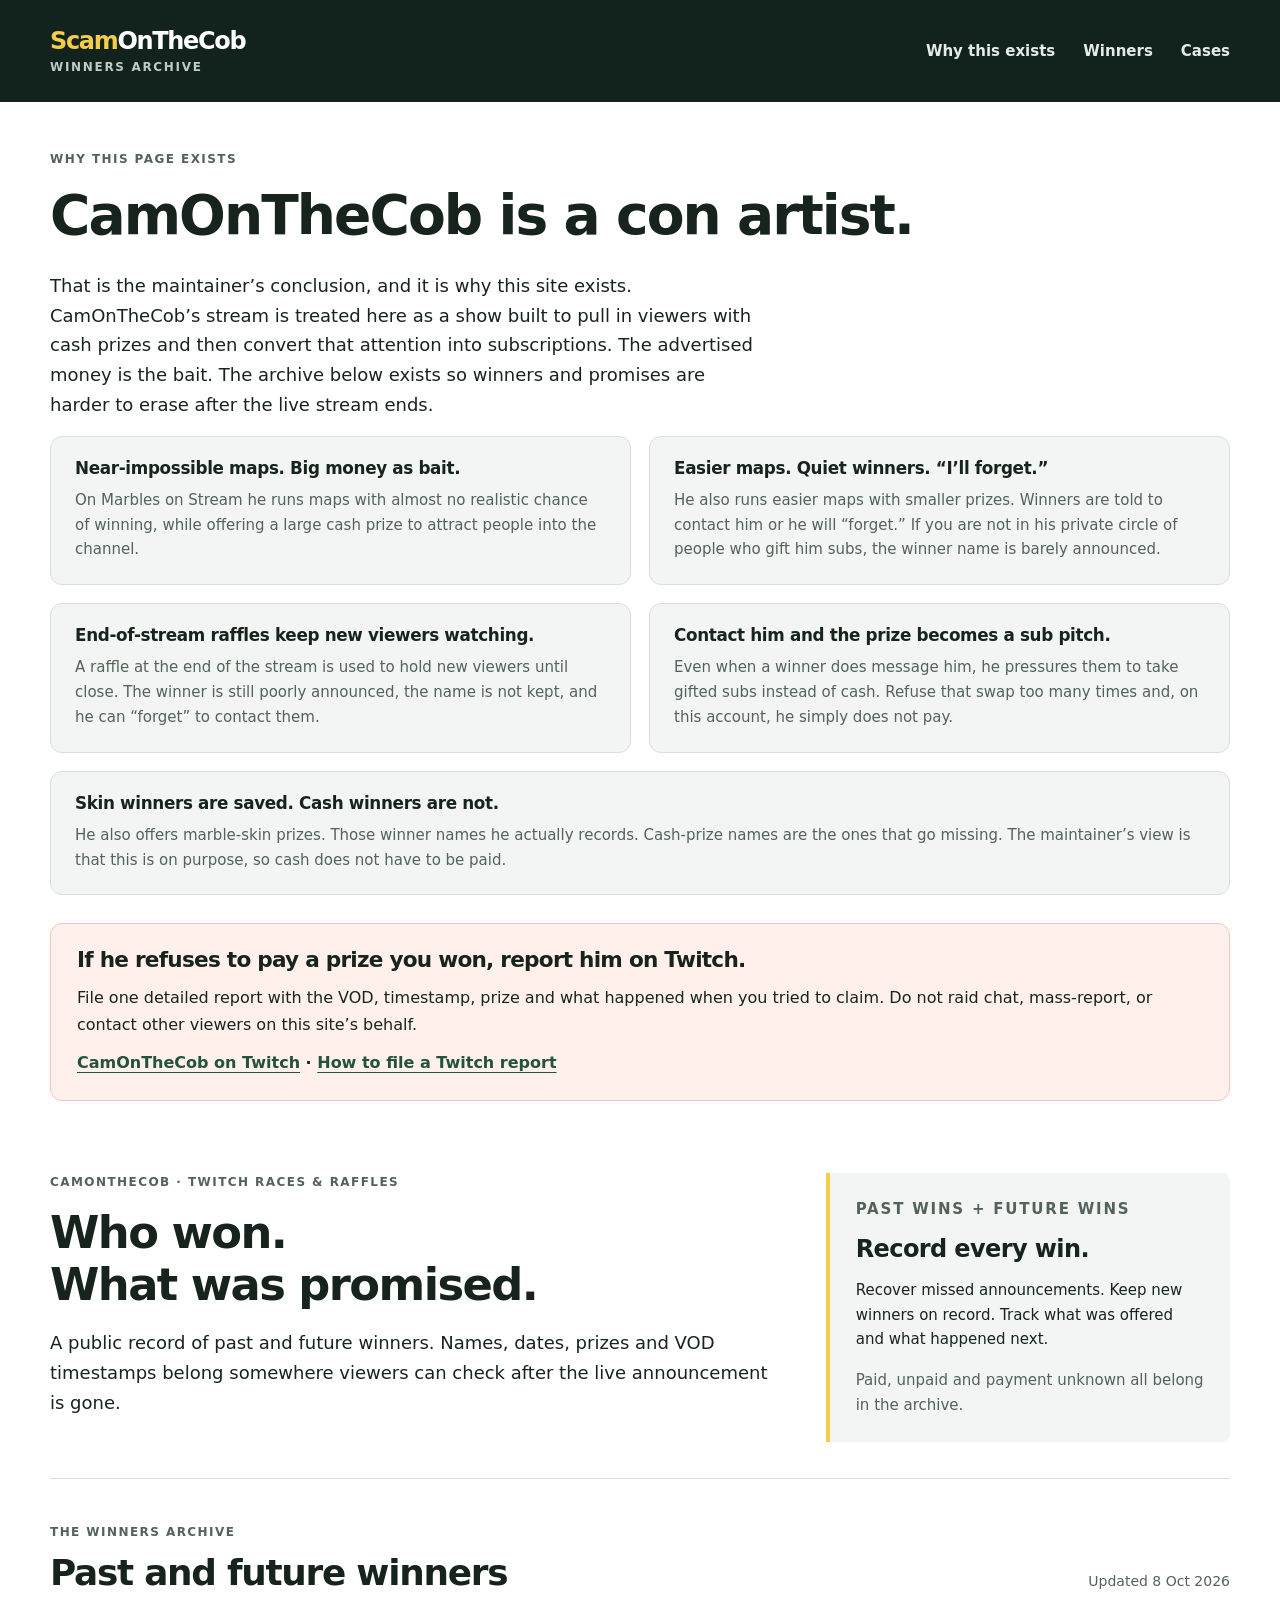
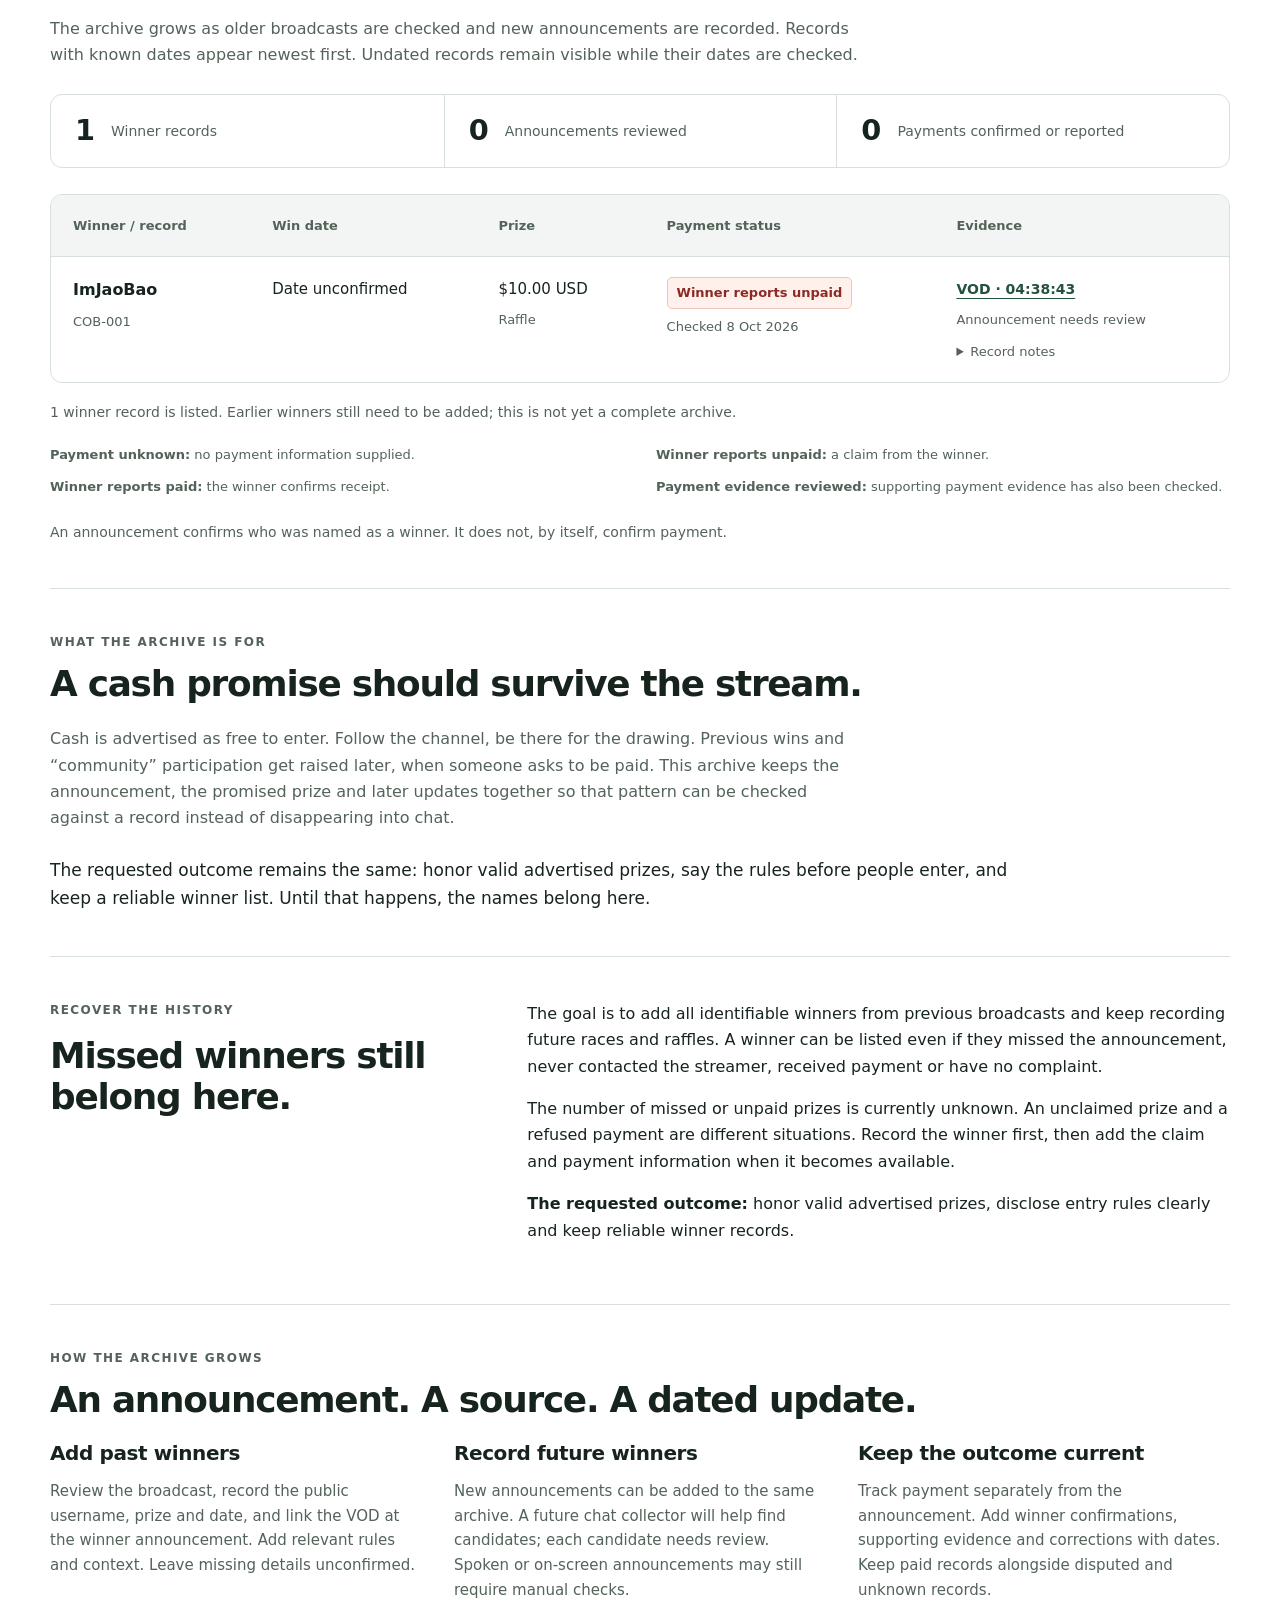
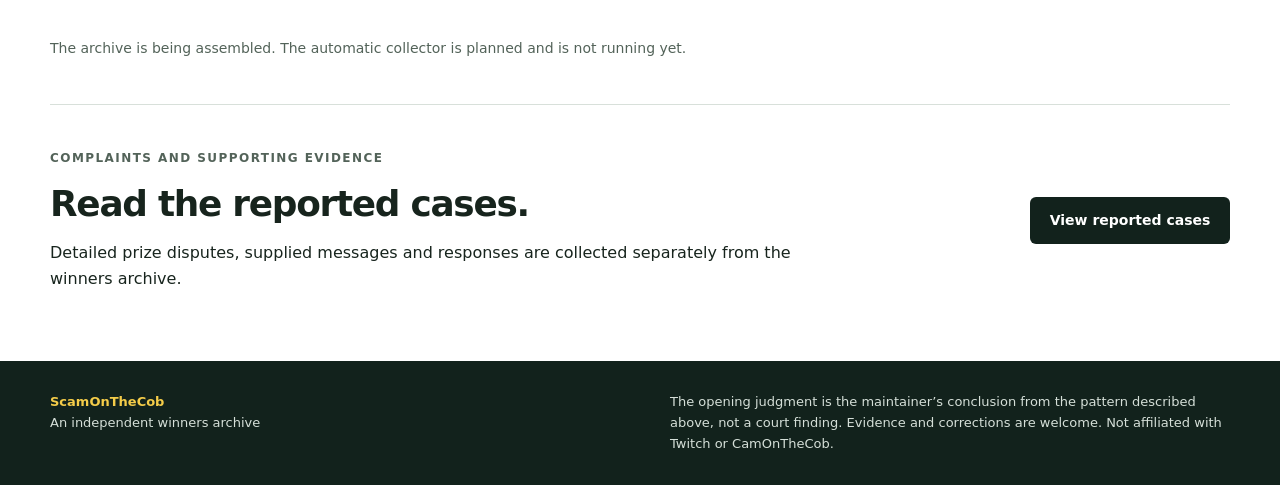
==== commit 1f8def9d: "Lead the homepage with why this site exists. State the maintainer’s case against CamOnTheCob’s givea" ====
--- a/index.html
+++ b/index.html
@@ -3,7 +3,7 @@
 <head>
   <meta charset="utf-8">
   <meta name="viewport" content="width=device-width, initial-scale=1">
-  <meta name="description" content="A public archive of past and future winners from CamOnTheCob's Twitch races and raffles, with dates, prizes, VOD timestamps and payment updates.">
+  <meta name="description" content="Why ScamOnTheCob exists: the maintainer’s account of CamOnTheCob’s giveaway practices, plus a public winners archive with dates, prizes, VOD timestamps and payment updates.">
   <meta name="theme-color" content="#12221c">
   <title>ScamOnTheCob — Winners archive</title>
   <link rel="icon" type="image/svg+xml" href="data:image/svg+xml,%3Csvg xmlns='http://www.w3.org/2000/svg' viewBox='0 0 32 32'%3E%3Crect width='32' height='32' rx='7' fill='%2312221c'/%3E%3Cpath d='M9 8h14v17H9z' fill='none' stroke='%23f4cc49' stroke-width='2'/%3E%3Cpath d='m12 16 3 3 6-7' fill='none' stroke='%23f4cc49' stroke-width='2'/%3E%3C/svg%3E">
@@ -15,13 +15,30 @@
   <a class="skip" href="#main">Skip to content</a>
   <header class="site-header"><div class="shell header-inner">
     <a class="wordmark" href="index.html">Scam<span>OnTheCob</span><small>WINNERS ARCHIVE</small></a>
-    <nav aria-label="Main navigation"><a href="#winners">Winners</a><a href="#why">Why this exists</a><a href="#archive">How it works</a></nav>
+    <nav aria-label="Main navigation"><a href="#why">Why this exists</a><a href="#winners">Winners</a><a href="cases.html">Cases</a></nav>
   </div></header>
   <main id="main" class="shell">
-    <section class="intro archive-intro" aria-labelledby="page-title">
+    <section id="why" class="why-open" aria-labelledby="page-title">
+      <p class="eyebrow">WHY THIS PAGE EXISTS</p>
+      <h1 id="page-title">CamOnTheCob is a con artist.</h1>
+      <p class="lede">That is the maintainer’s conclusion, and it is why this site exists. CamOnTheCob’s stream is treated here as a show built to pull in viewers with cash prizes and then convert that attention into subscriptions. The advertised money is the bait. The archive below exists so winners and promises are harder to erase after the live stream ends.</p>
+      <div class="why-points">
+        <article><h3>Near-impossible maps. Big money as bait.</h3><p>On Marbles on Stream he runs maps with almost no realistic chance of winning, while offering a large cash prize to attract people into the channel.</p></article>
+        <article><h3>Easier maps. Quiet winners. “I’ll forget.”</h3><p>He also runs easier maps with smaller prizes. Winners are told to contact him or he will “forget.” If you are not in his private circle of people who gift him subs, the winner name is barely announced.</p></article>
+        <article><h3>End-of-stream raffles keep new viewers watching.</h3><p>A raffle at the end of the stream is used to hold new viewers until close. The winner is still poorly announced, the name is not kept, and he can “forget” to contact them.</p></article>
+        <article><h3>Contact him and the prize becomes a sub pitch.</h3><p>Even when a winner does message him, he pressures them to take gifted subs instead of cash. Refuse that swap too many times and, on this account, he simply does not pay.</p></article>
+        <article><h3>Skin winners are saved. Cash winners are not.</h3><p>He also offers marble-skin prizes. Those winner names he actually records. Cash-prize names are the ones that go missing. The maintainer’s view is that this is on purpose, so cash does not have to be paid.</p></article>
+      </div>
+      <aside class="report-box" aria-label="How to report unpaid prizes">
+        <h2>If he refuses to pay a prize you won, report him on Twitch.</h2>
+        <p>File one detailed report with the VOD, timestamp, prize and what happened when you tried to claim. Do not raid chat, mass-report, or contact other viewers on this site’s behalf.</p>
+        <p class="report-links"><a href="https://www.twitch.tv/camonthecob" target="_blank" rel="noopener noreferrer">CamOnTheCob on Twitch</a> · <a href="https://help.twitch.tv/s/article/how-to-file-a-user-report?language=en_US" target="_blank" rel="noopener noreferrer">How to file a Twitch report</a></p>
+      </aside>
+    </section>
+    <section class="intro archive-intro" aria-labelledby="archive-lead">
       <div><p class="eyebrow">CAMONTHECOB · TWITCH RACES & RAFFLES</p>
-        <h1 id="page-title">Who won.<br>What was promised.</h1>
-        <p class="lede">A public record of past and future winners from CamOnTheCob’s streams. Winner names, dates, prizes and VOD timestamps belong somewhere viewers can check after the live announcement is gone.</p>
+        <h2 id="archive-lead">Who won.<br>What was promised.</h2>
+        <p class="lede">A public record of past and future winners. Names, dates, prizes and VOD timestamps belong somewhere viewers can check after the live announcement is gone.</p>
       </div>
       <aside class="archive-summary" aria-label="Archive purpose">
         <p class="eyebrow">PAST WINS + FUTURE WINS</p><h2>Record every win.</h2>
@@ -51,15 +68,10 @@
       <div class="legend"><p><strong>Payment unknown:</strong> no payment information supplied.</p><p><strong>Winner reports unpaid:</strong> a claim from the winner.</p><p><strong>Winner reports paid:</strong> the winner confirms receipt.</p><p><strong>Payment evidence reviewed:</strong> supporting payment evidence has also been checked.</p></div>
     <p class="footnote">An announcement confirms who was named as a winner. It does not, by itself, confirm payment.</p>
     </section>
-    <section id="why" class="section" aria-labelledby="why-title">
-      <div class="section-heading"><div><p class="eyebrow">WHY THIS RECORD IS NECESSARY</p><h2 id="why-title">A cash promise should survive the stream.</h2></div></div>
-      <p class="section-copy">The giveaway practices challenged here concern how cash prizes are advertised, how winners are notified and what happens when they try to claim. The maintainer reports the following recurring behavior on CamOnTheCob’s streams.</p>
-      <div class="standards-grid concern-grid">
-        <article><span class="step">01 · THE OFFER</span><h3>Open giveaways. Later conditions.</h3><p>Races and raffles are described as free, with no subscription required. The reported entry conditions are following the channel and being present at the drawing. Previous wins and “community” participation have then been raised when a winner requested cash.</p><p class="concern-point">Eligibility should be clear before entry.</p></article>
-        <article><span class="step">02 · THE CLAIM</span><h3>Cash advertised. Subs encouraged.</h3><p>Winners can be asked to accept subscriptions instead of money, or gift their winnings back. Comments about generosity, earlier prizes and whether a viewer is “using” the streamer can make claiming the advertised cash feel like a loyalty test.</p><p class="concern-point">Supporting a stream should remain a choice.</p></article>
-        <article><span class="step">03 · THE RECORD</span><h3>A brief announcement can be missed.</h3><p>Cash winners are reportedly announced briefly and told to message the streamer or he will “forget.” The maintainer reports inconsistent visible tracking of those winners, making a missed announcement difficult to recover later.</p><p class="concern-point">A missed announcement should not erase a win.</p></article>
-      </div>
-      <p class="archive-position">The concern is that cash prizes attract participation, while claiming them can bring pressure or conditions that viewers did not hear when they entered. This archive keeps the announcement, the promised prize and subsequent updates together, so those concerns can be checked against a record.</p>
+    <section class="section" aria-labelledby="why-title">
+      <div class="section-heading"><div><p class="eyebrow">WHAT THE ARCHIVE IS FOR</p><h2 id="why-title">A cash promise should survive the stream.</h2></div></div>
+      <p class="section-copy">Cash is advertised as free to enter. Follow the channel, be there for the drawing. Previous wins and “community” participation get raised later, when someone asks to be paid. This archive keeps the announcement, the promised prize and later updates together so that pattern can be checked against a record instead of disappearing into chat.</p>
+      <p class="archive-position">The requested outcome remains the same: honor valid advertised prizes, say the rules before people enter, and keep a reliable winner list. Until that happens, the names belong here.</p>
     </section>
     <section class="section two-column" aria-labelledby="recover-title">
       <div><p class="eyebrow">RECOVER THE HISTORY</p><h2 id="recover-title">Missed winners still belong here.</h2></div>
@@ -79,6 +91,6 @@
       <a class="button" href="cases.html">View reported cases</a>
     </section>
   </main>
-  <footer><div class="shell footer-inner"><p><strong>ScamOnTheCob</strong><br>An independent winners archive</p><p>Reported practices are attributed to the maintainer’s observations; evidence and corrections are welcome. The project name expresses criticism, not a finding of fraud. Not affiliated with Twitch or CamOnTheCob.</p></div></footer>
+  <footer><div class="shell footer-inner"><p><strong>ScamOnTheCob</strong><br>An independent winners archive</p><p>The opening judgment is the maintainer’s conclusion from the pattern described above, not a court finding. Evidence and corrections are welcome. Not affiliated with Twitch or CamOnTheCob.</p></div></footer>
 </body>
 </html>
--- a/assets/style.css
+++ b/assets/style.css
@@ -4,6 +4,6 @@
 @media(max-width:700px){.shell{width:calc(100% - 36px)}.header-inner{padding:22px 0;align-items:start;flex-direction:column;gap:18px}.site-header nav{gap:24px}.intro{grid-template-columns:1fr;padding:36px 0;gap:28px}h1{font-size:2.4rem}.section{padding:32px 0}.section-heading{align-items:start;flex-direction:column;gap:12px}.stats{grid-template-columns:1fr;margin:20px 0}.stats>div{padding:14px 18px}.stats>div+div{border-left:0;border-top:1px solid var(--line)}.stats strong{min-width:32px}.narrative-grid,.two-column,.standards-grid,.legend{grid-template-columns:1fr}.narrative-grid{gap:16px}.narrative-grid article{padding:24px}.two-column{gap:22px}.standards-grid{gap:16px}.standards-grid h3{margin-bottom:10px}.footer-inner{flex-direction:column;gap:18px}.case-summary{padding:24px}}
 @media(prefers-reduced-motion:reduce){html{scroll-behavior:auto}}
 @media print{.site-header nav,.skip,.button{display:none}.shell{width:100%}.intro{padding-top:24px}.section{break-inside:avoid}.site-header,footer{background:white;color:black}.wordmark,.wordmark span,.wordmark small,.footer-inner strong{color:black}}
-.archive-intro{padding-top:40px;padding-bottom:36px;gap:48px}.archive-intro h1{font-size:clamp(2.25rem,3.5vw,3.25rem);margin-bottom:18px}.archive-intro .lede{margin-bottom:0}.archive-summary{padding:24px 26px;border-left:4px solid var(--accent);background:var(--wash);border-radius:0 8px 8px 0}.archive-summary h2{font-size:1.5rem;letter-spacing:-.025em;margin-bottom:14px}.archive-summary p{font-size:.9375rem}.archive-summary p:last-child{margin-bottom:0}.concern-grid{gap:24px;margin:28px 0}.concern-grid article{padding:24px;border:1px solid var(--line);border-radius:var(--radius)}.concern-grid .step{margin-bottom:18px}.concern-grid .concern-point{margin-bottom:0;margin-top:22px;font-weight:700;color:var(--ink);font-size:.875rem}.archive-position{max-width:980px;margin:24px 0 0;font-size:1.0625rem}.cases-link-section{display:flex;align-items:center;justify-content:space-between;gap:40px}.cases-link-section>div{max-width:760px}.cases-link-section h2{margin-bottom:16px}.cases-link-section p:last-child{margin-bottom:0}.cases-link-section .button{min-width:200px;flex-shrink:0}.cases-intro{display:block;max-width:900px;padding-bottom:32px}.return-link{margin:24px 0 0}.site-header nav a[aria-current="page"]{color:var(--accent)}
-@media(max-width:980px){.archive-intro{gap:28px}.concern-grid{grid-template-columns:1fr}.cases-link-section{gap:24px}}
-@media(max-width:700px){.archive-intro{gap:24px;padding-top:30px;padding-bottom:30px}.archive-summary{padding:22px}.cases-link-section{display:block}.cases-link-section .button{margin-top:24px;min-width:0}.cases-intro{padding-top:30px}.archive-position{font-size:1rem}}
+.why-open{padding:48px 0 20px}.why-open h1{max-width:920px}.why-points{display:grid;grid-template-columns:repeat(2,1fr);gap:18px;margin:8px 0 28px}.why-points article{border:1px solid var(--line);border-radius:var(--radius);padding:22px 24px;background:var(--wash)}.why-points h3{font-size:1.05rem;margin-bottom:10px}.why-points p{margin-bottom:0;font-size:.9375rem;color:var(--muted)}.why-points article:last-child{grid-column:1 / -1}.report-box{border:1px solid #f0c4ba;background:var(--red-wash);border-radius:var(--radius);padding:24px 26px;margin-bottom:12px}.report-box h2{font-size:1.35rem;margin-bottom:12px}.report-box p{margin-bottom:12px}.report-box .report-links{margin-bottom:0;font-weight:650}.archive-intro{padding-top:40px;padding-bottom:36px;gap:48px}.archive-intro h1,.archive-intro h2#archive-lead{font-size:clamp(2.25rem,3.5vw,3.25rem);margin-bottom:18px;max-width:800px}.archive-intro .lede{margin-bottom:0}.archive-summary{padding:24px 26px;border-left:4px solid var(--accent);background:var(--wash);border-radius:0 8px 8px 0}.archive-summary h2{font-size:1.5rem;letter-spacing:-.025em;margin-bottom:14px}.archive-summary p{font-size:.9375rem}.archive-summary p:last-child{margin-bottom:0}.concern-grid{gap:24px;margin:28px 0}.concern-grid article{padding:24px;border:1px solid var(--line);border-radius:var(--radius)}.concern-grid .step{margin-bottom:18px}.concern-grid .concern-point{margin-bottom:0;margin-top:22px;font-weight:700;color:var(--ink);font-size:.875rem}.archive-position{max-width:980px;margin:24px 0 0;font-size:1.0625rem}.cases-link-section{display:flex;align-items:center;justify-content:space-between;gap:40px}.cases-link-section>div{max-width:760px}.cases-link-section h2{margin-bottom:16px}.cases-link-section p:last-child{margin-bottom:0}.cases-link-section .button{min-width:200px;flex-shrink:0}.cases-intro{display:block;max-width:900px;padding-bottom:32px}.return-link{margin:24px 0 0}.site-header nav a[aria-current="page"]{color:var(--accent)}
+@media(max-width:980px){.archive-intro{gap:28px}.concern-grid{grid-template-columns:1fr}.why-points{grid-template-columns:1fr}.why-points article:last-child{grid-column:auto}.cases-link-section{gap:24px}}
+@media(max-width:700px){.why-open{padding-top:30px}.archive-intro{gap:24px;padding-top:30px;padding-bottom:30px}.archive-summary{padding:22px}.cases-link-section{display:block}.cases-link-section .button{margin-top:24px;min-width:0}.cases-intro{padding-top:30px}.archive-position{font-size:1rem}}
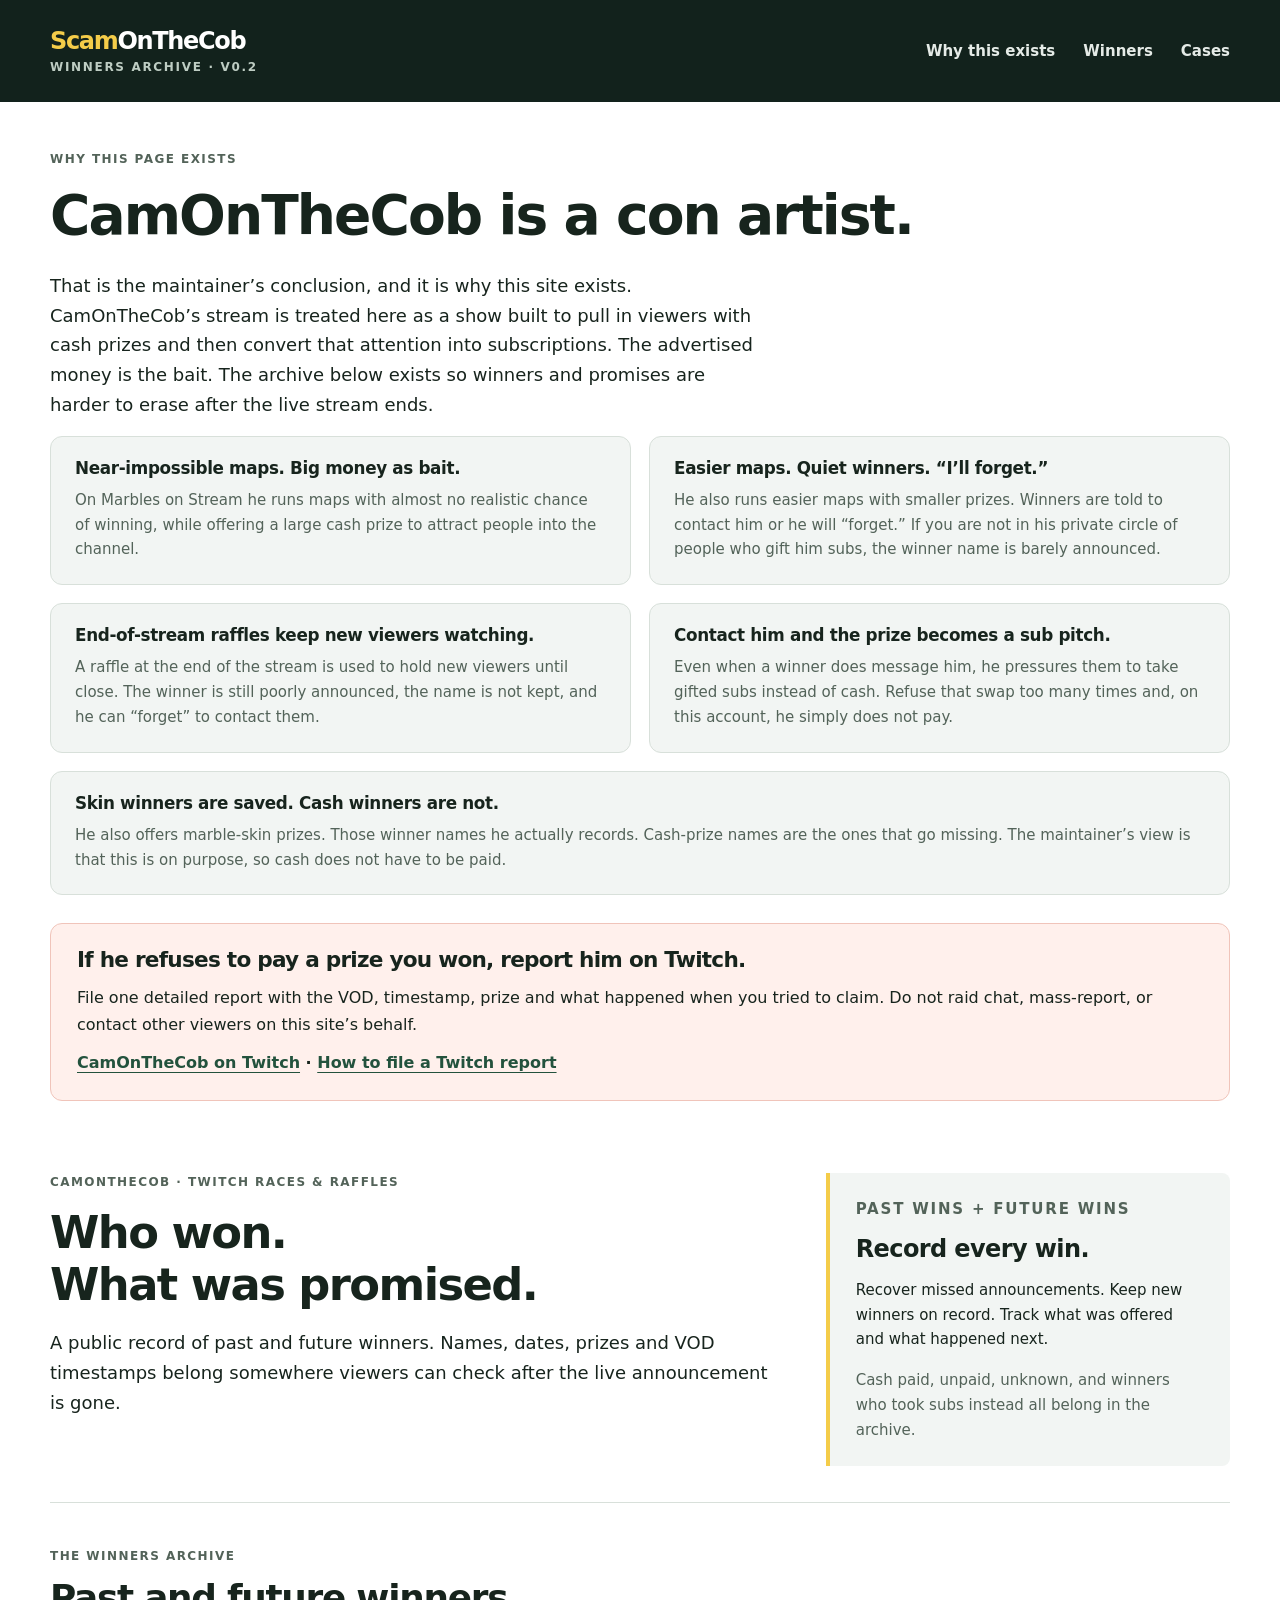
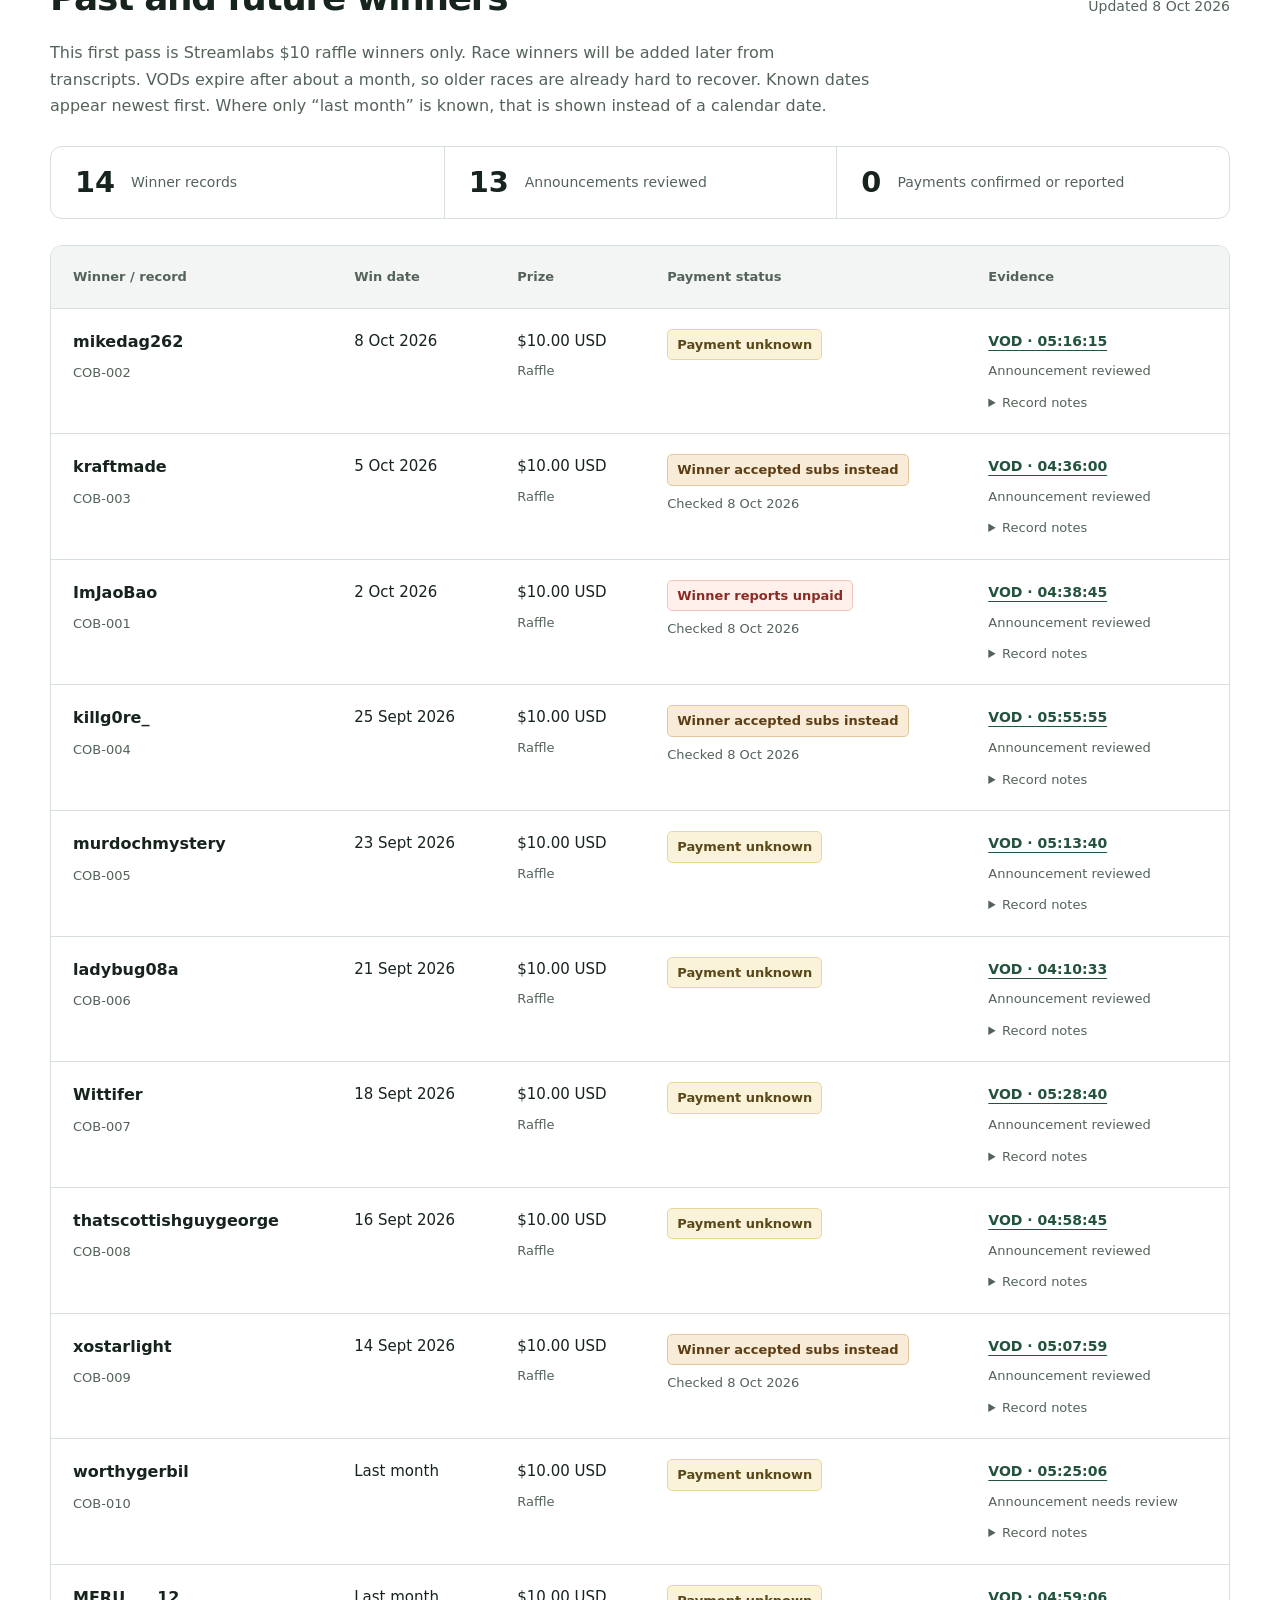
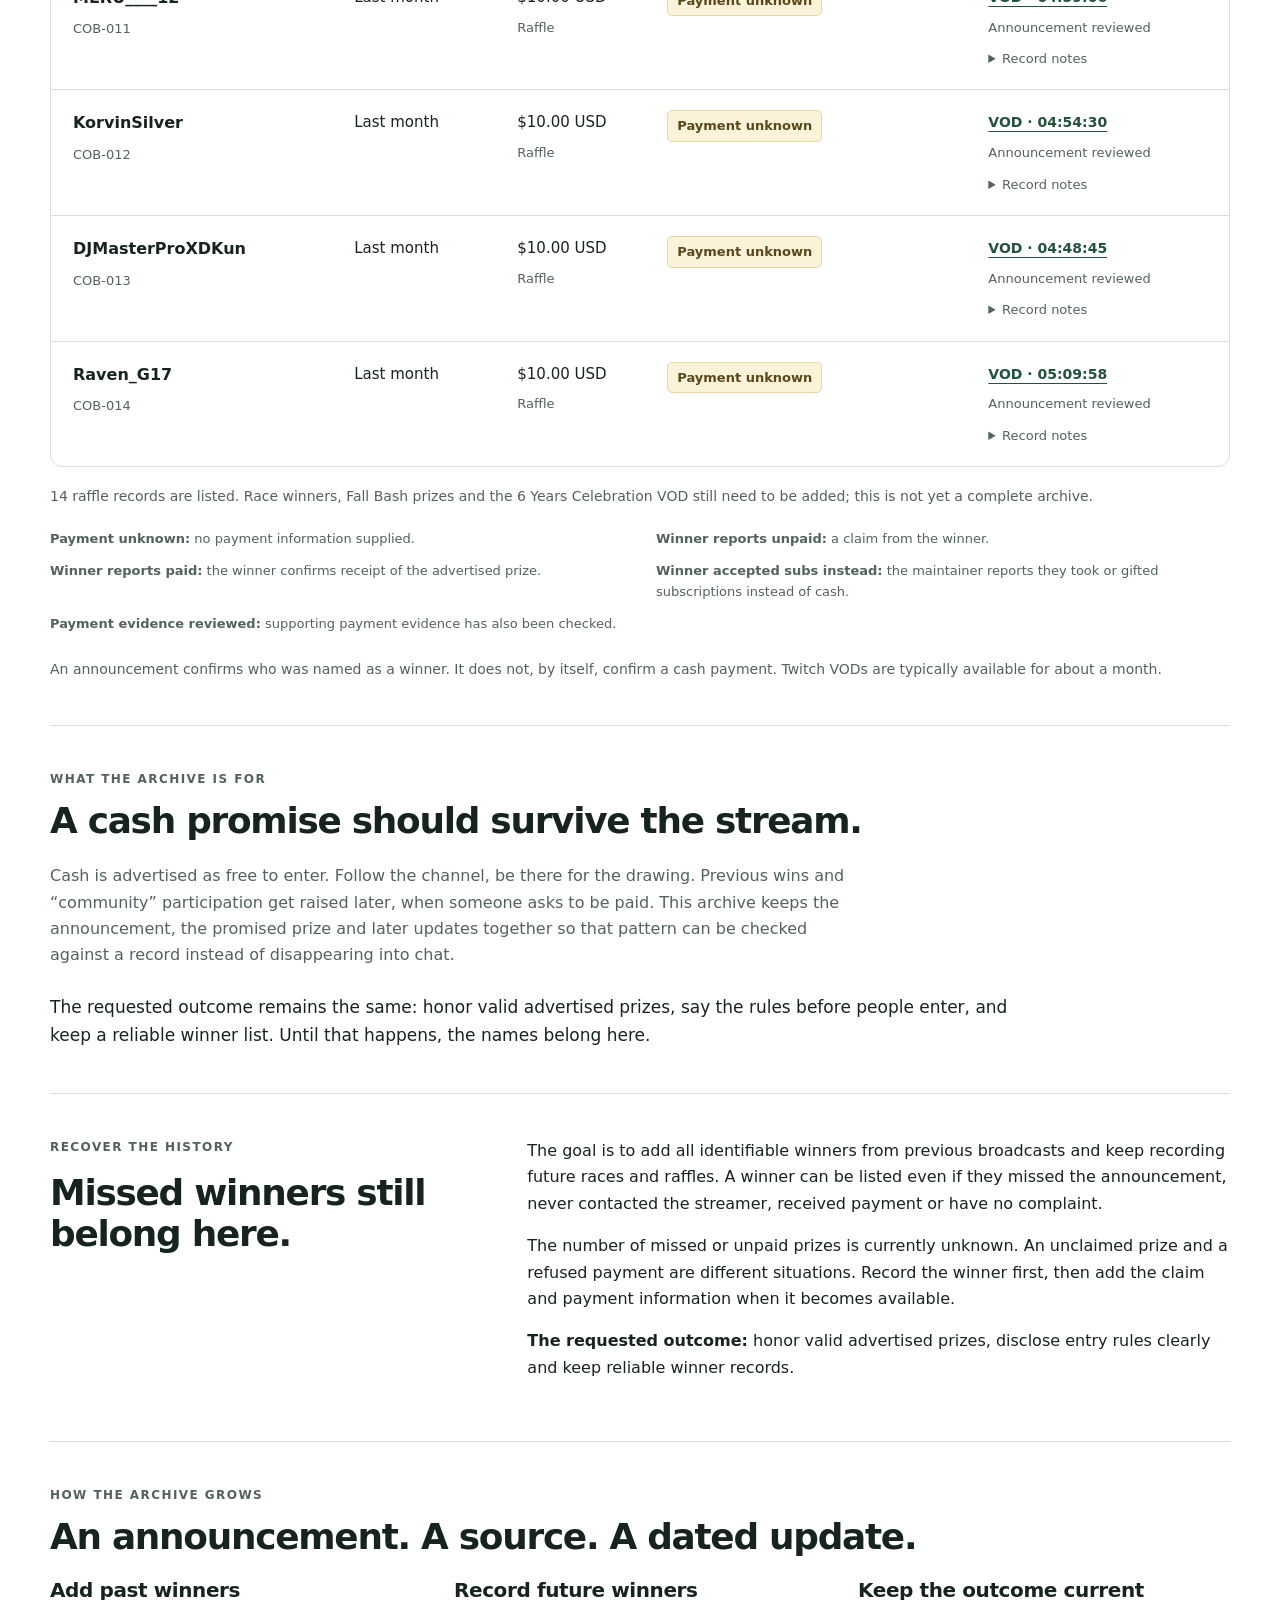
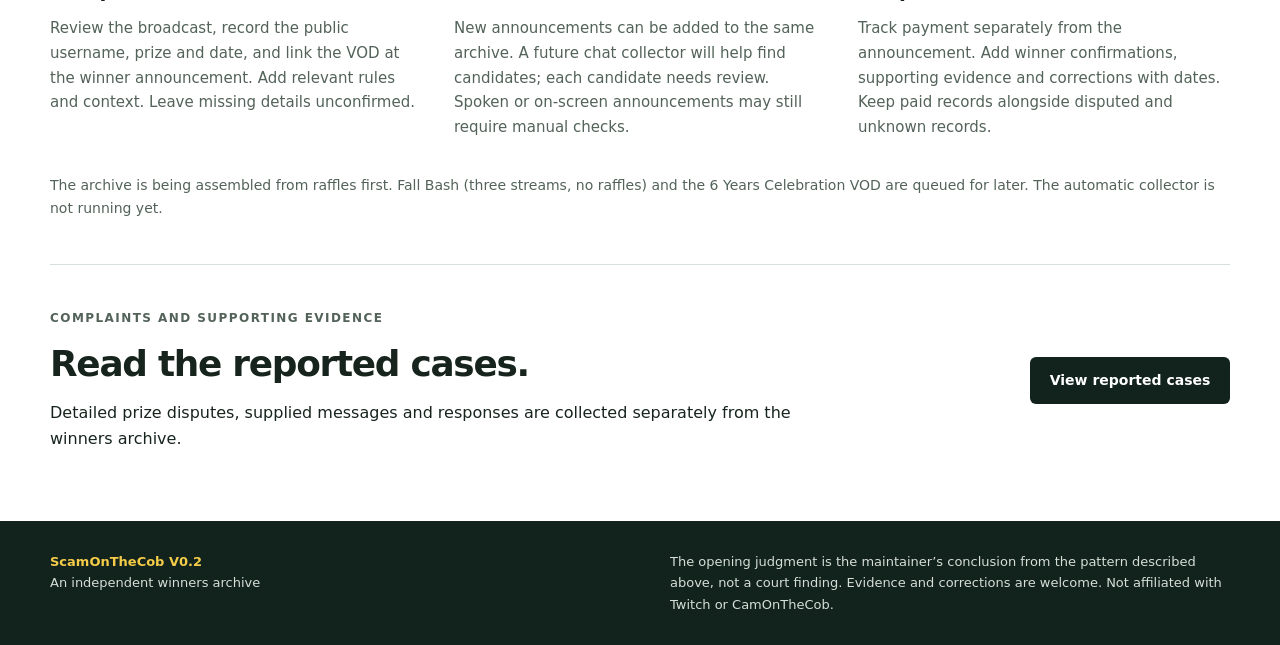
==== commit c5697c3a: "Publish raffle winners as ScamOnTheCob V0.2. Record Streamlabs  raffles with calendar dates where kn" ====
--- a/index.html
+++ b/index.html
@@ -14,7 +14,7 @@
 <body>
   <a class="skip" href="#main">Skip to content</a>
   <header class="site-header"><div class="shell header-inner">
-    <a class="wordmark" href="index.html">Scam<span>OnTheCob</span><small>WINNERS ARCHIVE</small></a>
+    <a class="wordmark" href="index.html">Scam<span>OnTheCob</span><small>WINNERS ARCHIVE · V0.2</small></a>
     <nav aria-label="Main navigation"><a href="#why">Why this exists</a><a href="#winners">Winners</a><a href="cases.html">Cases</a></nav>
   </div></header>
   <main id="main" class="shell">
@@ -43,15 +43,15 @@
       <aside class="archive-summary" aria-label="Archive purpose">
         <p class="eyebrow">PAST WINS + FUTURE WINS</p><h2>Record every win.</h2>
         <p>Recover missed announcements. Keep new winners on record. Track what was offered and what happened next.</p>
-        <p class="source-note">Paid, unpaid and payment unknown all belong in the archive.</p>
+        <p class="source-note">Cash paid, unpaid, unknown, and winners who took subs instead all belong in the archive.</p>
       </aside>
     </section>
     <section id="winners" class="section" aria-labelledby="winners-title">
       <div class="section-heading"><div><p class="eyebrow">THE WINNERS ARCHIVE</p><h2 id="winners-title">Past and future winners</h2></div><p class="updated">Updated <time id="updated" datetime="2026-10-08">8 Oct 2026</time></p></div>
-      <p class="section-copy">The archive grows as older broadcasts are checked and new announcements are recorded. Records with known dates appear newest first. Undated records remain visible while their dates are checked.</p>
+      <p class="section-copy">This first pass is Streamlabs $10 raffle winners only. Race winners will be added later from transcripts. VODs expire after about a month, so older races are already hard to recover. Known dates appear newest first. Where only “last month” is known, that is shown instead of a calendar date.</p>
       <div class="stats" aria-label="Archive totals">
-        <div><strong id="count-records">1</strong><span>Winner records</span></div>
-        <div><strong id="count-reviewed">0</strong><span>Announcements reviewed</span></div>
+        <div><strong id="count-records">14</strong><span>Winner records</span></div>
+        <div><strong id="count-reviewed">13</strong><span>Announcements reviewed</span></div>
         <div><strong id="count-paid">0</strong><span>Payments confirmed or reported</span></div>
       </div>
       <div class="table-wrap" tabindex="0" role="region" aria-label="Winner records table, scroll horizontally if needed">
@@ -59,14 +59,27 @@
           <caption class="sr-only">Reported winners with win date, prize, payment status and VOD evidence</caption>
           <thead><tr><th scope="col">Winner / record</th><th scope="col">Win date</th><th scope="col">Prize</th><th scope="col">Payment status</th><th scope="col">Evidence</th></tr></thead>
           <tbody id="winner-rows">
-            <tr><th scope="row">ImJaoBao<small>COB-001</small></th><td>Date unconfirmed</td><td>$10 USD<small>Raffle</small></td><td><span class="badge badge-unpaid">Winner reports unpaid</span><small>Checked 8 Oct 2026</small></td><td><a href="https://www.twitch.tv/videos/2889810819?t=04h38m43s" target="_blank" rel="noopener noreferrer">VOD · 04:38:43</a><small>Announcement needs review</small></td></tr>
+            <tr><th scope="row">mikedag262<small>COB-002</small></th><td>8 Oct 2026</td><td>$10 USD<small>Raffle</small></td><td><span class="badge badge-unknown">Payment unknown</span></td><td><a href="https://www.twitch.tv/videos/2895167066?t=05h16m15s" target="_blank" rel="noopener noreferrer">VOD · 05:16:15</a><small>Announcement reviewed</small></td></tr>
+            <tr><th scope="row">kraftmade<small>COB-003</small></th><td>5 Oct 2026</td><td>$10 USD<small>Raffle</small></td><td><span class="badge badge-subs">Winner accepted subs instead</span><small>Checked 8 Oct 2026</small></td><td><a href="https://www.twitch.tv/videos/2892588578?t=04h36m00s" target="_blank" rel="noopener noreferrer">VOD · 04:36:00</a><small>Announcement reviewed</small></td></tr>
+            <tr><th scope="row">ImJaoBao<small>COB-001</small></th><td>2 Oct 2026</td><td>$10 USD<small>Raffle</small></td><td><span class="badge badge-unpaid">Winner reports unpaid</span><small>Checked 8 Oct 2026</small></td><td><a href="https://www.twitch.tv/videos/2889810819?t=04h38m45s" target="_blank" rel="noopener noreferrer">VOD · 04:38:45</a><small>Announcement reviewed</small></td></tr>
+            <tr><th scope="row">killg0re_<small>COB-004</small></th><td>25 Sep 2026</td><td>$10 USD<small>Raffle</small></td><td><span class="badge badge-subs">Winner accepted subs instead</span><small>Checked 8 Oct 2026</small></td><td><a href="https://www.twitch.tv/videos/2883621765?t=05h55m55s" target="_blank" rel="noopener noreferrer">VOD · 05:55:55</a><small>Announcement reviewed</small></td></tr>
+            <tr><th scope="row">murdochmystery<small>COB-005</small></th><td>23 Sep 2026</td><td>$10 USD<small>Raffle</small></td><td><span class="badge badge-unknown">Payment unknown</span></td><td><a href="https://www.twitch.tv/videos/2881916794?t=05h13m40s" target="_blank" rel="noopener noreferrer">VOD · 05:13:40</a><small>Announcement reviewed</small></td></tr>
+            <tr><th scope="row">ladybug08a<small>COB-006</small></th><td>21 Sep 2026</td><td>$10 USD<small>Raffle</small></td><td><span class="badge badge-unknown">Payment unknown</span></td><td><a href="https://www.twitch.tv/videos/2880204471?t=04h10m33s" target="_blank" rel="noopener noreferrer">VOD · 04:10:33</a><small>Announcement reviewed</small></td></tr>
+            <tr><th scope="row">Wittifer<small>COB-007</small></th><td>18 Sep 2026</td><td>$10 USD<small>Raffle</small></td><td><span class="badge badge-unknown">Payment unknown</span></td><td><a href="https://www.twitch.tv/videos/2877451414?t=05h28m40s" target="_blank" rel="noopener noreferrer">VOD · 05:28:40</a><small>Announcement reviewed</small></td></tr>
+            <tr><th scope="row">thatscottishguygeorge<small>COB-008</small></th><td>16 Sep 2026</td><td>$10 USD<small>Raffle</small></td><td><span class="badge badge-unknown">Payment unknown</span></td><td><a href="https://www.twitch.tv/videos/2875710924?t=04h58m45s" target="_blank" rel="noopener noreferrer">VOD · 04:58:45</a><small>Announcement reviewed</small></td></tr>
+            <tr><th scope="row">xostarlight<small>COB-009</small></th><td>14 Sep 2026</td><td>$10 USD<small>Raffle</small></td><td><span class="badge badge-subs">Winner accepted subs instead</span><small>Checked 8 Oct 2026</small></td><td><a href="https://www.twitch.tv/videos/2874004413?t=05h07m59s" target="_blank" rel="noopener noreferrer">VOD · 05:07:59</a><small>Announcement reviewed</small></td></tr>
+            <tr><th scope="row">worthygerbil<small>COB-010</small></th><td>Last month</td><td>$10 USD<small>Raffle</small></td><td><span class="badge badge-unknown">Payment unknown</span></td><td><a href="https://www.twitch.tv/videos/2870401446?t=05h25m06s" target="_blank" rel="noopener noreferrer">VOD · 05:25:06</a><small>Announcement needs review</small></td></tr>
+            <tr><th scope="row">MERU____12<small>COB-011</small></th><td>Last month</td><td>$10 USD<small>Raffle</small></td><td><span class="badge badge-unknown">Payment unknown</span></td><td><a href="https://www.twitch.tv/videos/2869558926?t=04h59m06s" target="_blank" rel="noopener noreferrer">VOD · 04:59:06</a><small>Announcement reviewed</small></td></tr>
+            <tr><th scope="row">KorvinSilver<small>COB-012</small></th><td>Last month</td><td>$10 USD<small>Raffle</small></td><td><span class="badge badge-unknown">Payment unknown</span></td><td><a href="https://www.twitch.tv/videos/2868702731?t=04h54m30s" target="_blank" rel="noopener noreferrer">VOD · 04:54:30</a><small>Announcement reviewed</small></td></tr>
+            <tr><th scope="row">DJMasterProXDKun<small>COB-013</small></th><td>Last month</td><td>$10 USD<small>Raffle</small></td><td><span class="badge badge-unknown">Payment unknown</span></td><td><a href="https://www.twitch.tv/videos/2863312923?t=04h48m45s" target="_blank" rel="noopener noreferrer">VOD · 04:48:45</a><small>Announcement reviewed</small></td></tr>
+            <tr><th scope="row">Raven_G17<small>COB-014</small></th><td>Last month</td><td>$10 USD<small>Raffle</small></td><td><span class="badge badge-unknown">Payment unknown</span></td><td><a href="https://www.twitch.tv/videos/2861582374?t=05h09m58s" target="_blank" rel="noopener noreferrer">VOD · 05:09:58</a><small>Announcement reviewed</small></td></tr>
           </tbody>
         </table>
       </div>
-      <p id="data-message" class="footnote" role="status">1 winner record is listed. Earlier winners still need to be added; this is not yet a complete archive.</p>
+      <p id="data-message" class="footnote" role="status">14 raffle records are listed. Race winners, Fall Bash prizes and the 6 Years Celebration VOD still need to be added; this is not yet a complete archive.</p>
       <noscript><p>JavaScript is disabled. The initial record snapshot is shown above; enable JavaScript for the current winners file and record notes.</p></noscript>
-      <div class="legend"><p><strong>Payment unknown:</strong> no payment information supplied.</p><p><strong>Winner reports unpaid:</strong> a claim from the winner.</p><p><strong>Winner reports paid:</strong> the winner confirms receipt.</p><p><strong>Payment evidence reviewed:</strong> supporting payment evidence has also been checked.</p></div>
-    <p class="footnote">An announcement confirms who was named as a winner. It does not, by itself, confirm payment.</p>
+      <div class="legend"><p><strong>Payment unknown:</strong> no payment information supplied.</p><p><strong>Winner reports unpaid:</strong> a claim from the winner.</p><p><strong>Winner reports paid:</strong> the winner confirms receipt of the advertised prize.</p><p><strong>Winner accepted subs instead:</strong> the maintainer reports they took or gifted subscriptions instead of cash.</p><p><strong>Payment evidence reviewed:</strong> supporting payment evidence has also been checked.</p></div>
+    <p class="footnote">An announcement confirms who was named as a winner. It does not, by itself, confirm a cash payment. Twitch VODs are typically available for about a month.</p>
     </section>
     <section class="section" aria-labelledby="why-title">
       <div class="section-heading"><div><p class="eyebrow">WHAT THE ARCHIVE IS FOR</p><h2 id="why-title">A cash promise should survive the stream.</h2></div></div>
@@ -84,13 +97,13 @@
         <article><h3>Record future winners</h3><p>New announcements can be added to the same archive. A future chat collector will help find candidates; each candidate needs review. Spoken or on-screen announcements may still require manual checks.</p></article>
         <article><h3>Keep the outcome current</h3><p>Track payment separately from the announcement. Add winner confirmations, supporting evidence and corrections with dates. Keep paid records alongside disputed and unknown records.</p></article>
       </div>
-      <p class="footnote">The archive is being assembled. The automatic collector is planned and is not running yet.</p>
+      <p class="footnote">The archive is being assembled from raffles first. Fall Bash (three streams, no raffles) and the 6 Years Celebration VOD are queued for later. The automatic collector is not running yet.</p>
     </section>
     <section class="section cases-link-section" aria-labelledby="cases-title">
       <div><p class="eyebrow">COMPLAINTS AND SUPPORTING EVIDENCE</p><h2 id="cases-title">Read the reported cases.</h2><p>Detailed prize disputes, supplied messages and responses are collected separately from the winners archive.</p></div>
       <a class="button" href="cases.html">View reported cases</a>
     </section>
   </main>
-  <footer><div class="shell footer-inner"><p><strong>ScamOnTheCob</strong><br>An independent winners archive</p><p>The opening judgment is the maintainer’s conclusion from the pattern described above, not a court finding. Evidence and corrections are welcome. Not affiliated with Twitch or CamOnTheCob.</p></div></footer>
+  <footer><div class="shell footer-inner"><p><strong>ScamOnTheCob V0.2</strong><br>An independent winners archive</p><p>The opening judgment is the maintainer’s conclusion from the pattern described above, not a court finding. Evidence and corrections are welcome. Not affiliated with Twitch or CamOnTheCob.</p></div></footer>
 </body>
 </html>
--- a/assets/style.css
+++ b/assets/style.css
@@ -1,5 +1,5 @@
 :root{--ink:#17241d;--muted:#536359;--green:#12221c;--accent:#f4cc49;--paper:#fff;--wash:#f2f5f3;--line:#d8e0da;--red:#8b2b24;--red-wash:#fff0ec;--blue:#244f7b;--blue-wash:#edf3fb;--radius:12px}
-*{box-sizing:border-box}html{scroll-behavior:smooth;scroll-padding-top:24px}body{margin:0;background:var(--paper);color:var(--ink);font:1rem/1.65 system-ui,-apple-system,BlinkMacSystemFont,"Segoe UI",sans-serif}a{color:#23523d;text-decoration-thickness:1px;text-underline-offset:4px}a:hover{text-decoration-thickness:2px}a:focus-visible,summary:focus-visible,.table-wrap:focus-visible{outline:3px solid #a77900;outline-offset:5px}h1,h2,h3,p,blockquote{margin-top:0}h1,h2,h3{line-height:1.15;letter-spacing:-.035em}h1{font-size:clamp(2.2rem,4.3vw,3.8rem);max-width:800px;margin-bottom:24px}h2{font-size:clamp(1.8rem,2.8vw,2.45rem);margin-bottom:0}h3{font-size:1.25rem;margin-bottom:14px;letter-spacing:-.02em}p{margin-bottom:16px}.shell{width:min(1180px,calc(100% - 64px));margin:auto}.site-header{background:var(--green);color:white}.header-inner{min-height:102px;display:flex;align-items:center;justify-content:space-between;gap:32px}.wordmark{font-size:1.5rem;letter-spacing:-.055em;font-weight:850;color:var(--accent);text-decoration:none;line-height:1.3}.wordmark span{color:white}.wordmark small{display:block;font-size:.75rem;letter-spacing:.14em;font-weight:600;color:#becdc3;margin-top:3px}.site-header nav{display:flex;gap:28px;flex-wrap:wrap}.site-header nav a{color:#e5ebe7;text-decoration:none;font-weight:600;font-size:.9375rem}.site-header nav a:hover{color:var(--accent)}.intro{display:grid;grid-template-columns:minmax(0,1.8fr) minmax(290px,1fr);gap:64px;padding:64px 0 48px;align-items:start}.eyebrow{color:var(--muted);font-weight:750;letter-spacing:.12em;font-size:.75rem;margin-bottom:14px}.lede{font-size:1.125rem;max-width:720px;line-height:1.65}.source-note{font-size:.875rem;color:var(--muted);max-width:700px;margin-bottom:0}.case-summary{background:var(--wash);border:1px solid var(--line);border-top:5px solid var(--accent);padding:26px;border-radius:var(--radius)}.case-amount{font-size:3rem;line-height:1.1;letter-spacing:-.055em;font-weight:800;margin-bottom:18px}.case-amount span{font-size:.875rem;color:var(--muted);letter-spacing:0;font-weight:500}.case-summary p:not(.case-amount):not(.eyebrow){font-size:.9375rem}.case-summary small{display:block;color:var(--muted);font-size:.8125rem;margin-top:14px;line-height:1.6}.button{display:block;text-align:center;text-decoration:none;background:var(--green);color:white;padding:12px 14px;border-radius:6px;font-size:.875rem;font-weight:650}.button:hover{background:#254333}.badge{display:inline-block;padding:5px 9px;border-radius:5px;font-size:.8125rem;line-height:1.5;font-weight:700}.badge-unpaid{color:var(--red);background:var(--red-wash);border:1px solid #f0c4ba}.badge-unknown{color:#59481a;background:#faf3d9;border:1px solid #e6d89f}.badge-paid{color:#1c5637;background:#e7f5ec;border:1px solid #b4d6c1}.badge-reviewed{color:var(--blue);background:var(--blue-wash);border:1px solid #bfd0e7}.section{padding:44px 0;border-top:1px solid var(--line)}.section-heading{display:flex;align-items:end;justify-content:space-between;gap:28px;margin-bottom:22px}.section-heading .eyebrow{margin-bottom:10px}.updated,.text-label{font-size:.875rem;color:var(--muted);margin:0}.section-copy{max-width:820px;color:var(--muted)}.stats{display:grid;grid-template-columns:repeat(3,1fr);border:1px solid var(--line);border-radius:var(--radius);margin:26px 0;overflow:hidden}.stats>div{padding:20px 24px;display:flex;gap:16px;align-items:center}.stats>div+div{border-left:1px solid var(--line)}.stats strong{font-size:1.8rem;line-height:1.1}.stats span{font-size:.875rem;color:var(--muted)}.table-wrap{overflow-x:auto;border:1px solid var(--line);border-radius:var(--radius)}table{width:100%;border-collapse:collapse;text-align:left;min-width:790px}thead{background:var(--wash)}th,td{padding:20px 22px;border-bottom:1px solid var(--line);vertical-align:top}thead th{font-size:.8125rem;font-weight:750;color:var(--muted)}tbody th{font-size:1rem;font-weight:700}tbody tr:last-child>*{border-bottom:0}td{font-size:.9375rem}td small,th small{display:block;font-size:.8125rem;color:var(--muted);margin-top:7px;font-weight:400}td a{font-size:.875rem;font-weight:650}.record-notes{margin-top:10px;font-size:.8125rem;max-width:280px}.record-notes summary{cursor:pointer;color:var(--muted)}.record-notes p{margin:8px 0 0}.footnote{font-size:.875rem;color:var(--muted);margin:18px 0 0}.legend{display:grid;grid-template-columns:repeat(2,1fr);gap:4px 32px;margin-top:20px}.legend p{font-size:.8125rem;color:var(--muted);margin-bottom:6px}.narrative-grid{display:grid;grid-template-columns:repeat(2,1fr);gap:24px}.narrative-grid article{border:1px solid var(--line);border-radius:var(--radius);padding:28px;position:relative}.step{display:block;font-size:.8125rem;letter-spacing:.1em;color:#64776b;font-weight:700;margin-bottom:14px}.narrative-grid p{font-size:.9375rem}.narrative-grid p:last-child{margin-bottom:0}.narrative-grid .attribution{font-size:.8125rem;color:var(--muted)}blockquote{border-left:3px solid var(--accent);margin:18px 0;padding:0 0 0 18px;font-size:1rem;line-height:1.55}cite{display:block;font-style:normal;color:var(--muted);font-size:.75rem;line-height:1.6;margin-top:10px}.two-column{display:grid;grid-template-columns:1fr 1.7fr;gap:64px}.observations{border-top:1px solid var(--line);padding-top:18px;margin-top:20px}.observations summary{font-weight:650;cursor:pointer}.observations div{padding-top:15px}.standards-grid{display:grid;grid-template-columns:repeat(3,1fr);gap:32px}.standards-grid p{font-size:.9375rem;color:var(--muted)}.corrections{background:var(--wash);border-radius:8px;padding:20px 24px;font-size:.9375rem;margin:18px 0 0}footer{background:var(--green);color:#d5dfd8;margin-top:24px;padding:30px 0}.footer-inner{display:flex;justify-content:space-between;gap:40px;font-size:.8125rem}.footer-inner p{margin:0}.footer-inner p:last-child{max-width:560px}.footer-inner strong{color:var(--accent)}.sr-only{position:absolute;width:1px;height:1px;padding:0;overflow:hidden;clip:rect(0,0,0,0);white-space:nowrap;border:0}.skip{position:absolute;left:16px;top:-100px;background:var(--accent);color:var(--ink);padding:8px 12px;z-index:2}.skip:focus{top:8px}
+*{box-sizing:border-box}html{scroll-behavior:smooth;scroll-padding-top:24px}body{margin:0;background:var(--paper);color:var(--ink);font:1rem/1.65 system-ui,-apple-system,BlinkMacSystemFont,"Segoe UI",sans-serif}a{color:#23523d;text-decoration-thickness:1px;text-underline-offset:4px}a:hover{text-decoration-thickness:2px}a:focus-visible,summary:focus-visible,.table-wrap:focus-visible{outline:3px solid #a77900;outline-offset:5px}h1,h2,h3,p,blockquote{margin-top:0}h1,h2,h3{line-height:1.15;letter-spacing:-.035em}h1{font-size:clamp(2.2rem,4.3vw,3.8rem);max-width:800px;margin-bottom:24px}h2{font-size:clamp(1.8rem,2.8vw,2.45rem);margin-bottom:0}h3{font-size:1.25rem;margin-bottom:14px;letter-spacing:-.02em}p{margin-bottom:16px}.shell{width:min(1180px,calc(100% - 64px));margin:auto}.site-header{background:var(--green);color:white}.header-inner{min-height:102px;display:flex;align-items:center;justify-content:space-between;gap:32px}.wordmark{font-size:1.5rem;letter-spacing:-.055em;font-weight:850;color:var(--accent);text-decoration:none;line-height:1.3}.wordmark span{color:white}.wordmark small{display:block;font-size:.75rem;letter-spacing:.14em;font-weight:600;color:#becdc3;margin-top:3px}.site-header nav{display:flex;gap:28px;flex-wrap:wrap}.site-header nav a{color:#e5ebe7;text-decoration:none;font-weight:600;font-size:.9375rem}.site-header nav a:hover{color:var(--accent)}.intro{display:grid;grid-template-columns:minmax(0,1.8fr) minmax(290px,1fr);gap:64px;padding:64px 0 48px;align-items:start}.eyebrow{color:var(--muted);font-weight:750;letter-spacing:.12em;font-size:.75rem;margin-bottom:14px}.lede{font-size:1.125rem;max-width:720px;line-height:1.65}.source-note{font-size:.875rem;color:var(--muted);max-width:700px;margin-bottom:0}.case-summary{background:var(--wash);border:1px solid var(--line);border-top:5px solid var(--accent);padding:26px;border-radius:var(--radius)}.case-amount{font-size:3rem;line-height:1.1;letter-spacing:-.055em;font-weight:800;margin-bottom:18px}.case-amount span{font-size:.875rem;color:var(--muted);letter-spacing:0;font-weight:500}.case-summary p:not(.case-amount):not(.eyebrow){font-size:.9375rem}.case-summary small{display:block;color:var(--muted);font-size:.8125rem;margin-top:14px;line-height:1.6}.button{display:block;text-align:center;text-decoration:none;background:var(--green);color:white;padding:12px 14px;border-radius:6px;font-size:.875rem;font-weight:650}.button:hover{background:#254333}.badge{display:inline-block;padding:5px 9px;border-radius:5px;font-size:.8125rem;line-height:1.5;font-weight:700}.badge-unpaid{color:var(--red);background:var(--red-wash);border:1px solid #f0c4ba}.badge-unknown{color:#59481a;background:#faf3d9;border:1px solid #e6d89f}.badge-paid{color:#1c5637;background:#e7f5ec;border:1px solid #b4d6c1}.badge-reviewed{color:var(--blue);background:var(--blue-wash);border:1px solid #bfd0e7}.badge-subs{color:#5c3d16;background:#f8ecd8;border:1px solid #e2c89a}.section{padding:44px 0;border-top:1px solid var(--line)}.section-heading{display:flex;align-items:end;justify-content:space-between;gap:28px;margin-bottom:22px}.section-heading .eyebrow{margin-bottom:10px}.updated,.text-label{font-size:.875rem;color:var(--muted);margin:0}.section-copy{max-width:820px;color:var(--muted)}.stats{display:grid;grid-template-columns:repeat(3,1fr);border:1px solid var(--line);border-radius:var(--radius);margin:26px 0;overflow:hidden}.stats>div{padding:20px 24px;display:flex;gap:16px;align-items:center}.stats>div+div{border-left:1px solid var(--line)}.stats strong{font-size:1.8rem;line-height:1.1}.stats span{font-size:.875rem;color:var(--muted)}.table-wrap{overflow-x:auto;border:1px solid var(--line);border-radius:var(--radius)}table{width:100%;border-collapse:collapse;text-align:left;min-width:790px}thead{background:var(--wash)}th,td{padding:20px 22px;border-bottom:1px solid var(--line);vertical-align:top}thead th{font-size:.8125rem;font-weight:750;color:var(--muted)}tbody th{font-size:1rem;font-weight:700}tbody tr:last-child>*{border-bottom:0}td{font-size:.9375rem}td small,th small{display:block;font-size:.8125rem;color:var(--muted);margin-top:7px;font-weight:400}td a{font-size:.875rem;font-weight:650}.record-notes{margin-top:10px;font-size:.8125rem;max-width:280px}.record-notes summary{cursor:pointer;color:var(--muted)}.record-notes p{margin:8px 0 0}.footnote{font-size:.875rem;color:var(--muted);margin:18px 0 0}.legend{display:grid;grid-template-columns:repeat(2,1fr);gap:4px 32px;margin-top:20px}.legend p{font-size:.8125rem;color:var(--muted);margin-bottom:6px}.narrative-grid{display:grid;grid-template-columns:repeat(2,1fr);gap:24px}.narrative-grid article{border:1px solid var(--line);border-radius:var(--radius);padding:28px;position:relative}.step{display:block;font-size:.8125rem;letter-spacing:.1em;color:#64776b;font-weight:700;margin-bottom:14px}.narrative-grid p{font-size:.9375rem}.narrative-grid p:last-child{margin-bottom:0}.narrative-grid .attribution{font-size:.8125rem;color:var(--muted)}blockquote{border-left:3px solid var(--accent);margin:18px 0;padding:0 0 0 18px;font-size:1rem;line-height:1.55}cite{display:block;font-style:normal;color:var(--muted);font-size:.75rem;line-height:1.6;margin-top:10px}.two-column{display:grid;grid-template-columns:1fr 1.7fr;gap:64px}.observations{border-top:1px solid var(--line);padding-top:18px;margin-top:20px}.observations summary{font-weight:650;cursor:pointer}.observations div{padding-top:15px}.standards-grid{display:grid;grid-template-columns:repeat(3,1fr);gap:32px}.standards-grid p{font-size:.9375rem;color:var(--muted)}.corrections{background:var(--wash);border-radius:8px;padding:20px 24px;font-size:.9375rem;margin:18px 0 0}footer{background:var(--green);color:#d5dfd8;margin-top:24px;padding:30px 0}.footer-inner{display:flex;justify-content:space-between;gap:40px;font-size:.8125rem}.footer-inner p{margin:0}.footer-inner p:last-child{max-width:560px}.footer-inner strong{color:var(--accent)}.sr-only{position:absolute;width:1px;height:1px;padding:0;overflow:hidden;clip:rect(0,0,0,0);white-space:nowrap;border:0}.skip{position:absolute;left:16px;top:-100px;background:var(--accent);color:var(--ink);padding:8px 12px;z-index:2}.skip:focus{top:8px}
 @media(max-width:980px){.intro{gap:32px;grid-template-columns:minmax(0,1.45fr) minmax(270px,1fr)}.stats>div{padding:18px;gap:10px}.two-column{gap:32px}.standards-grid{gap:24px}}
 @media(max-width:700px){.shell{width:calc(100% - 36px)}.header-inner{padding:22px 0;align-items:start;flex-direction:column;gap:18px}.site-header nav{gap:24px}.intro{grid-template-columns:1fr;padding:36px 0;gap:28px}h1{font-size:2.4rem}.section{padding:32px 0}.section-heading{align-items:start;flex-direction:column;gap:12px}.stats{grid-template-columns:1fr;margin:20px 0}.stats>div{padding:14px 18px}.stats>div+div{border-left:0;border-top:1px solid var(--line)}.stats strong{min-width:32px}.narrative-grid,.two-column,.standards-grid,.legend{grid-template-columns:1fr}.narrative-grid{gap:16px}.narrative-grid article{padding:24px}.two-column{gap:22px}.standards-grid{gap:16px}.standards-grid h3{margin-bottom:10px}.footer-inner{flex-direction:column;gap:18px}.case-summary{padding:24px}}
 @media(prefers-reduced-motion:reduce){html{scroll-behavior:auto}}
